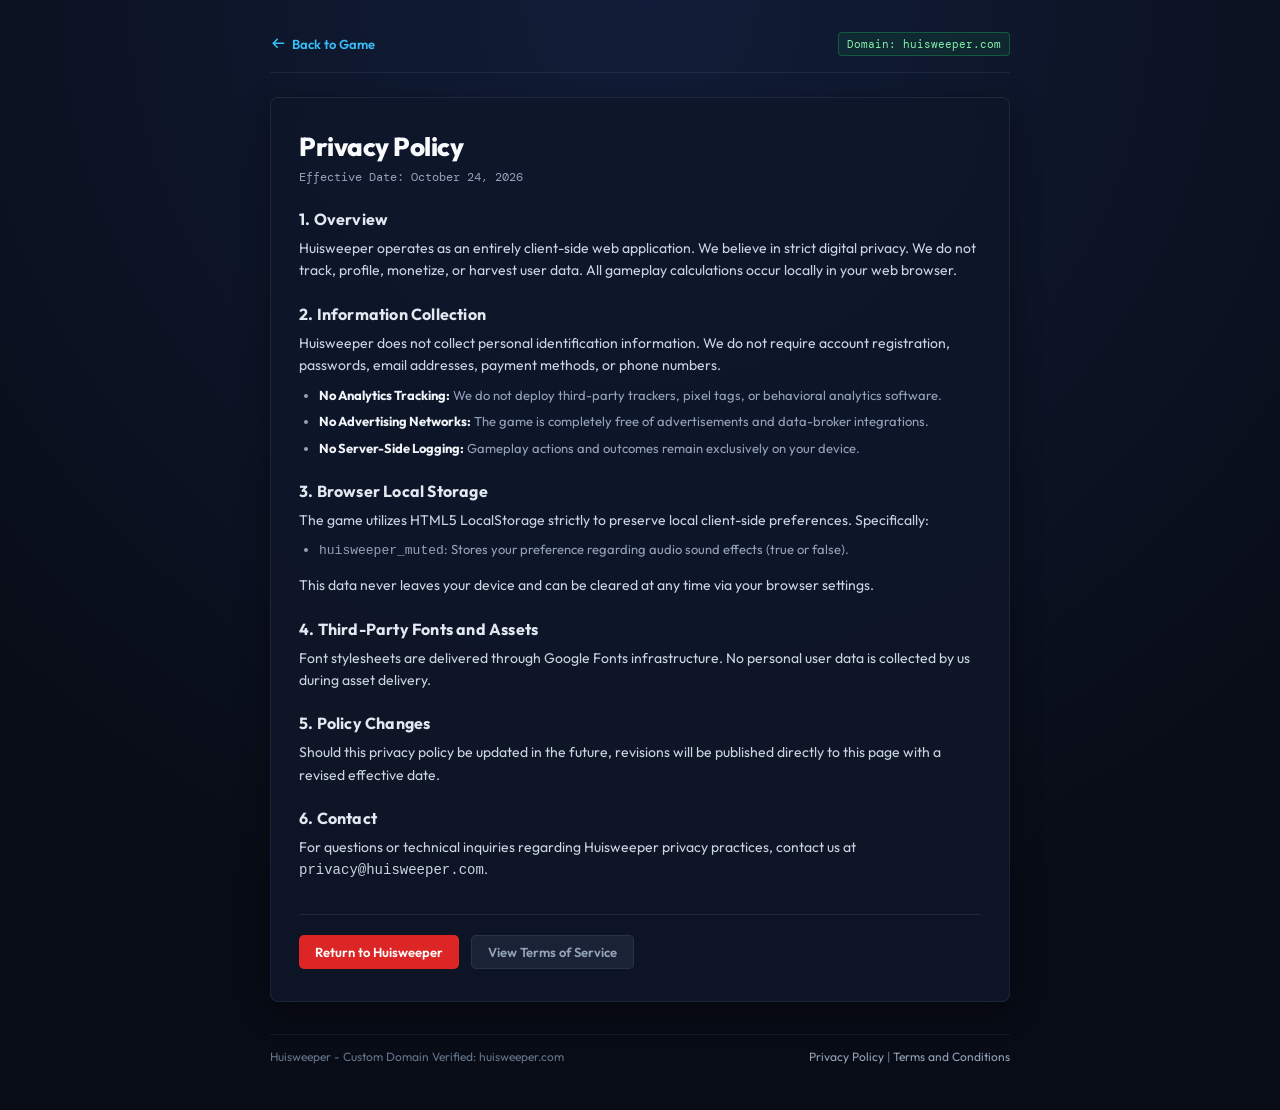
==== privacy.html @ 45b526b5 "feat: complete Huisweeper Minesweeper with Ghewar counts, Soan Papdi hazards, and launch readiness" ====
<!doctype html>
<html lang="en">
<head>
  <meta charset="utf-8">
  <meta name="viewport" content="width=device-width, initial-scale=1.0">
  <meta name="theme-color" content="#080c16">
  <meta name="description" content="Privacy Policy for Huisweeper. Clean, privacy-first logic puzzle game.">
  <title>Privacy Policy: Huisweeper</title>
  <link rel="icon" type="image/svg+xml" href="./favicon.svg">
  <link rel="preconnect" href="https://fonts.googleapis.com">
  <link rel="preconnect" href="https://fonts.gstatic.com" crossorigin>
  <link href="https://fonts.googleapis.com/css2?family=DM+Mono:ital,wght@0,400;0,500;1,400&family=Outfit:wght@400;500;600;700&display=swap" rel="stylesheet">
  <link rel="stylesheet" href="./style.css">
</head>
<body class="legal-page">

  <div class="app-wrap legal-wrap">
    
    <header class="legal-header">
      <a href="./index.html" class="legal-back-link">
        <svg class="nav-icon" viewBox="0 0 20 20" fill="currentColor" width="16" height="16" aria-hidden="true">
          <path fill-rule="evenodd" d="M9.707 14.707a1 1 0 01-1.414 0l-5-5a1 1 0 010-1.414l5-5a1 1 0 011.414 1.414L6.414 8H17a1 1 0 110 2H6.414l3.293 3.293a1 1 0 010 1.414z" clip-rule="evenodd"/>
        </svg>
        Back to Game
      </a>
      <span class="legal-domain-badge">Domain: huisweeper.com</span>
    </header>

    <main class="legal-content">
      <div class="legal-card">
        <h1 class="legal-title">Privacy Policy</h1>
        <p class="legal-effective">Effective Date: October 24, 2026</p>

        <section class="legal-section">
          <h2>1. Overview</h2>
          <p>
            Huisweeper operates as an entirely client-side web application. We believe in strict digital privacy. We do not track, profile, monetize, or harvest user data. All gameplay calculations occur locally in your web browser.
          </p>
        </section>

        <section class="legal-section">
          <h2>2. Information Collection</h2>
          <p>
            Huisweeper does not collect personal identification information. We do not require account registration, passwords, email addresses, payment methods, or phone numbers.
          </p>
          <ul class="legal-list">
            <li><strong>No Analytics Tracking:</strong> We do not deploy third-party trackers, pixel tags, or behavioral analytics software.</li>
            <li><strong>No Advertising Networks:</strong> The game is completely free of advertisements and data-broker integrations.</li>
            <li><strong>No Server-Side Logging:</strong> Gameplay actions and outcomes remain exclusively on your device.</li>
          </ul>
        </section>

        <section class="legal-section">
          <h2>3. Browser Local Storage</h2>
          <p>
            The game utilizes HTML5 LocalStorage strictly to preserve local client-side preferences. Specifically:
          </p>
          <ul class="legal-list">
            <li><code>huisweeper_muted</code>: Stores your preference regarding audio sound effects (true or false).</li>
          </ul>
          <p>
            This data never leaves your device and can be cleared at any time via your browser settings.
          </p>
        </section>

        <section class="legal-section">
          <h2>4. Third-Party Fonts and Assets</h2>
          <p>
            Font stylesheets are delivered through Google Fonts infrastructure. No personal user data is collected by us during asset delivery.
          </p>
        </section>

        <section class="legal-section">
          <h2>5. Policy Changes</h2>
          <p>
            Should this privacy policy be updated in the future, revisions will be published directly to this page with a revised effective date.
          </p>
        </section>

        <section class="legal-section">
          <h2>6. Contact</h2>
          <p>
            For questions or technical inquiries regarding Huisweeper privacy practices, contact us at <code>privacy@huisweeper.com</code>.
          </p>
        </section>

        <div class="legal-actions">
          <a href="./index.html" class="legal-btn">Return to Huisweeper</a>
          <a href="./terms.html" class="legal-btn secondary">View Terms of Service</a>
        </div>
      </div>
    </main>

    <footer class="app-footer">
      <span>Huisweeper - Custom Domain Verified: huisweeper.com</span>
      <span>
        <a href="./privacy.html" class="footer-link">Privacy Policy</a> | 
        <a href="./terms.html" class="footer-link">Terms and Conditions</a>
      </span>
    </footer>

  </div>

</body>
</html>
---- style.css ----
/* ==========================================================================
   HUISWEEPER - Modern Refined Design System
   Spider-Man Inspiration × Photorealistic Indian Sweets
   ========================================================================== */

:root {
  /* Restrained, Sophisticated Color Palette */
  --bg-deep: #080c16;
  --bg-navy: #0e172a;
  --bg-card: rgba(15, 23, 42, 0.85);
  --bg-card-border: rgba(148, 163, 184, 0.12);
  --bg-surface: #111c33;
  
  /* Spider-Man Accents (Restrained Crimson & Subtle Blues) */
  --spidey-red: #dc2626;
  --spidey-red-dark: #991b1b;
  --spidey-red-glow: rgba(220, 38, 38, 0.3);
  --spidey-blue: #0284c7;
  --spidey-cyan: #38bdf8;
  
  /* Typography & Neutral Palette */
  --text-white: #f8fafc;
  --text-muted: #94a3b8;
  --text-faint: #64748b;
  
  /* Tile Aesthetics */
  --tile-covered: #18253f;
  --tile-covered-hi: #203254;
  --tile-covered-border: rgba(148, 163, 184, 0.15);
  --tile-open: #0a101d;
  --tile-open-inner: rgba(255, 255, 255, 0.02);
  
  /* Typography */
  --font-body: 'Outfit', -apple-system, BlinkMacSystemFont, 'Segoe UI', Roboto, sans-serif;
  --font-mono: 'DM Mono', monospace;

  /* Sizing */
  --cell-size: 52px;
  --board-radius: 14px;
}

/* --------------------------------------------------------------------------
   Reset & Base Document
   -------------------------------------------------------------------------- */
* {
  box-sizing: border-box;
  margin: 0;
  padding: 0;
  -webkit-tap-highlight-color: transparent;
}

body {
  background-color: var(--bg-deep);
  background-image: 
    radial-gradient(circle at 50% 0%, #111d38 0%, #080c16 75%);
  color: var(--text-white);
  font-family: var(--font-body);
  min-height: 100vh;
  overflow-x: hidden;
  position: relative;
  display: flex;
  flex-direction: column;
  -webkit-font-smoothing: antialiased;
  -moz-osx-font-smoothing: grayscale;
}

/* --------------------------------------------------------------------------
   Spider-Man Eating Ghewar Ambient Backdrop
   -------------------------------------------------------------------------- */
.spiderman-eating-bg {
  position: fixed;
  inset: 0;
  width: 100vw;
  height: 100vh;
  pointer-events: none;
  z-index: 0;
  overflow: hidden;
}

.spiderman-bg-image {
  position: absolute;
  inset: 0;
  background-image: url('./assets/spiderman_eating_ghewar_bg.jpg');
  background-size: cover;
  background-position: center right;
  background-repeat: no-repeat;
  opacity: 0.58;
  filter: saturate(1.18) contrast(1.06);
  transform: scale(1.02);
  transition: opacity 0.4s ease;
}

.spiderman-bg-gradient {
  position: absolute;
  inset: 0;
  background: linear-gradient(
    90deg,
    rgba(8, 12, 22, 0.92) 0%,
    rgba(8, 12, 22, 0.74) 40%,
    rgba(8, 12, 22, 0.35) 75%,
    rgba(8, 12, 22, 0.65) 100%
  );
}

.spiderman-bg-vignette {
  position: absolute;
  inset: 0;
  background: 
    radial-gradient(circle at 75% 25%, transparent 22%, rgba(8, 12, 22, 0.82) 88%),
    linear-gradient(180deg, rgba(8, 12, 22, 0.65) 0%, transparent 20%, transparent 70%, rgba(8, 12, 22, 0.92) 100%);
}

/* --------------------------------------------------------------------------
   Subtle Corner Spiderweb Accents
   (Thin, elegant, low-opacity, no distracting drop-shadow glows)
   -------------------------------------------------------------------------- */
.corner-web {
  position: fixed;
  pointer-events: none;
  z-index: 1;
  opacity: 0.65;
  transition: opacity 0.3s ease;
}

.corner-web.top-left {
  top: 0;
  left: 0;
  width: 180px;
  height: 180px;
}

.corner-web.top-right {
  top: 0;
  right: 0;
  width: 180px;
  height: 180px;
  transform: scaleX(-1);
}

.corner-web svg {
  width: 100%;
  height: 100%;
}

/* --------------------------------------------------------------------------
   Layout Wrapper
   -------------------------------------------------------------------------- */
.app-wrap {
  position: relative;
  z-index: 10;
  max-width: 860px;
  margin: 0 auto;
  padding: 24px 20px 40px;
  width: 100%;
  display: flex;
  flex-direction: column;
  flex: 1;
}

/* --------------------------------------------------------------------------
   Compact, Modern Header
   -------------------------------------------------------------------------- */
.app-header {
  display: flex;
  align-items: center;
  justify-content: space-between;
  padding-bottom: 16px;
  margin-bottom: 20px;
  border-bottom: 1px solid var(--bg-card-border);
}

.brand-group {
  display: flex;
  align-items: center;
  gap: 12px;
}

.spidey-badge {
  width: 38px;
  height: 38px;
  border-radius: 10px;
  background: linear-gradient(135deg, var(--spidey-red) 0%, var(--spidey-red-dark) 100%);
  display: grid;
  place-items: center;
  border: 1px solid rgba(255, 255, 255, 0.2);
  box-shadow: 0 2px 8px rgba(220, 38, 38, 0.3);
}

.spidey-badge svg {
  width: 22px;
  height: 22px;
}

.brand-headings {
  display: flex;
  flex-direction: column;
}

.brand-title {
  font-size: 22px;
  font-weight: 800;
  letter-spacing: 1.5px;
  color: var(--text-white);
  line-height: 1.1;
}

.brand-tagline {
  font-size: 11px;
  font-weight: 500;
  color: var(--text-muted);
  letter-spacing: 0.8px;
  text-transform: uppercase;
}

.header-actions {
  display: flex;
  align-items: center;
  gap: 8px;
  flex-wrap: wrap;
}

.header-domain-badge {
  background: rgba(15, 23, 42, 0.85);
  border: 1px solid rgba(34, 197, 94, 0.35);
  color: #86efac;
  padding: 6px 11px;
  border-radius: 5px;
  font-size: 11px;
  font-weight: 600;
  font-family: var(--font-mono);
  display: inline-flex;
  align-items: center;
  gap: 6px;
  cursor: pointer;
  transition: all 0.2s ease;
  backdrop-filter: blur(8px);
}

.header-domain-badge:hover {
  background: rgba(34, 197, 94, 0.15);
  border-color: rgba(34, 197, 94, 0.6);
  color: #bbf7d0;
}

.domain-status-dot {
  width: 6px;
  height: 6px;
  background: #22c55e;
  border-radius: 50%;
  display: inline-block;
  box-shadow: 0 0 6px rgba(34, 197, 94, 0.7);
}

.header-btn {
  background: rgba(15, 23, 42, 0.85);
  border: 1px solid var(--bg-card-border);
  color: var(--text-muted);
  padding: 6px 12px;
  border-radius: 5px;
  font-size: 12px;
  font-weight: 600;
  font-family: var(--font-body);
  cursor: pointer;
  display: inline-flex;
  align-items: center;
  gap: 6px;
  transition: all 0.2s ease;
  backdrop-filter: blur(8px);
}

.header-btn:hover {
  color: var(--text-white);
  border-color: rgba(148, 163, 184, 0.35);
  background: rgba(30, 41, 59, 0.85);
}

.header-btn.active {
  color: #fca5a5;
  border-color: rgba(220, 38, 38, 0.4);
  background: rgba(220, 38, 38, 0.12);
}

.btn-svg-icon {
  display: inline-block;
  vertical-align: middle;
  flex-shrink: 0;
}

/* --------------------------------------------------------------------------
   Grounded Intro Card (Direct, factual, zero vague marketing fluff)
   -------------------------------------------------------------------------- */
.game-intro-card {
  width: 100%;
  max-width: 660px;
  margin: 0 auto 14px;
  background: rgba(15, 23, 42, 0.75);
  border: 1px solid var(--bg-card-border);
  border-radius: 6px;
  padding: 12px 16px;
  backdrop-filter: blur(10px);
}

.intro-heading {
  font-size: 14px;
  font-weight: 700;
  color: var(--text-white);
  letter-spacing: 0.3px;
  margin-bottom: 4px;
}

.intro-description {
  font-size: 12px;
  line-height: 1.5;
  color: var(--text-muted);
}

/* --------------------------------------------------------------------------
   Game Container & HUD Panel
   -------------------------------------------------------------------------- */
.game-container {
  width: 100%;
  display: flex;
  flex-direction: column;
  align-items: center;
}

.hud-panel {
  width: 100%;
  max-width: 660px;
  background: var(--bg-card);
  border: 1px solid var(--bg-card-border);
  border-radius: 14px;
  padding: 12px 16px;
  margin-bottom: 16px;
  backdrop-filter: blur(16px);
  box-shadow: 0 4px 20px rgba(0, 0, 0, 0.35);
  display: flex;
  flex-direction: column;
  gap: 12px;
}

/* Difficulty Selector Toolbar */
.toolbar-top {
  display: flex;
  align-items: center;
  justify-content: space-between;
  flex-wrap: wrap;
  gap: 10px;
}

.difficulty-group {
  display: inline-flex;
  background: rgba(10, 16, 30, 0.75);
  padding: 3px;
  border-radius: 9px;
  border: 1px solid rgba(255, 255, 255, 0.06);
}

.diff-btn {
  background: transparent;
  border: none;
  color: var(--text-muted);
  font-family: var(--font-body);
  font-size: 12px;
  font-weight: 600;
  padding: 6px 12px;
  border-radius: 7px;
  cursor: pointer;
  transition: all 0.15s ease;
  display: flex;
  align-items: center;
  gap: 5px;
}

.diff-btn:hover {
  color: var(--text-white);
}

.diff-btn.active {
  background: var(--spidey-red);
  color: #ffffff;
  box-shadow: 0 1px 4px rgba(220, 38, 38, 0.4);
}

.diff-btn .diff-tag {
  font-size: 10px;
  opacity: 0.75;
  font-family: var(--font-mono);
}

.hud-quick-tools {
  display: flex;
  align-items: center;
}

.mode-toggle-btn {
  background: rgba(10, 16, 30, 0.75);
  border: 1px solid rgba(255, 255, 255, 0.08);
  color: var(--text-muted);
  font-family: var(--font-body);
  font-size: 12px;
  font-weight: 600;
  padding: 6px 12px;
  border-radius: 8px;
  cursor: pointer;
  transition: all 0.15s ease;
}

.mode-toggle-btn:hover {
  color: var(--text-white);
  border-color: rgba(255, 255, 255, 0.2);
}

.mode-toggle-btn.flag-active {
  background: rgba(220, 38, 38, 0.18);
  border-color: var(--spidey-red);
  color: #fca5a5;
}

/* Stats Row: Mines, Spidey Reset, Timer */
.hud-stats-row {
  display: flex;
  align-items: center;
  justify-content: space-between;
  background: rgba(9, 14, 26, 0.85);
  border: 1px solid rgba(255, 255, 255, 0.06);
  border-radius: 10px;
  padding: 8px 16px;
}

.digital-counter {
  display: flex;
  align-items: center;
  gap: 8px;
}

.counter-icon {
  width: 24px;
  height: 24px;
  display: grid;
  place-items: center;
}

.counter-sweet-thumb {
  width: 22px;
  height: 22px;
  border-radius: 5px;
  object-fit: cover;
  box-shadow: 0 1px 3px rgba(0, 0, 0, 0.4);
  border: 1px solid rgba(255, 255, 255, 0.1);
}

.counter-icon.time-icon svg {
  width: 18px;
  height: 18px;
  fill: var(--spidey-cyan);
  opacity: 0.9;
}

.digital-digits {
  font-family: var(--font-mono);
  font-size: 20px;
  font-weight: 700;
  letter-spacing: 1px;
  background: #050811;
  padding: 4px 8px;
  border-radius: 6px;
  border: 1px solid rgba(255, 255, 255, 0.08);
  min-width: 54px;
  text-align: center;
  line-height: 1;
}

.digital-digits.hazard-digits {
  color: #f87171;
}

.digital-digits.time-digits {
  color: var(--spidey-cyan);
}

/* Spidey Reset Face Button */
.spidey-reset-wrap {
  display: flex;
  flex-direction: column;
  align-items: center;
}

.spidey-face-btn {
  width: 44px;
  height: 44px;
  border-radius: 50%;
  background: none;
  border: 0;
  cursor: pointer;
  display: grid;
  place-items: center;
  padding: 0;
  transition: transform 0.12s ease;
  position: relative;
}

.spidey-face-btn:hover {
  transform: scale(1.08);
}

.spidey-face-btn:active {
  transform: scale(0.94);
}

.spidey-face-btn svg {
  width: 44px;
  height: 44px;
  filter: drop-shadow(0 2px 5px rgba(0, 0, 0, 0.4));
}

.face-subtitle {
  font-size: 9px;
  font-weight: 600;
  color: var(--text-faint);
  letter-spacing: 0.5px;
  margin-top: 3px;
  text-transform: uppercase;
}

/* --------------------------------------------------------------------------
   Primary Board Shell & Grid
   -------------------------------------------------------------------------- */
.board-shell {
  background: rgba(17, 28, 51, 0.88);
  backdrop-filter: blur(10px);
  -webkit-backdrop-filter: blur(10px);
  border: 1px solid rgba(148, 163, 184, 0.16);
  border-radius: var(--board-radius);
  padding: 14px;
  box-shadow: 
    0 12px 32px rgba(0, 0, 0, 0.55),
    inset 0 1px 0 rgba(255, 255, 255, 0.05);
  overflow-x: auto;
  overflow-y: hidden;
  position: relative;
  transition: border-color 0.25s ease, box-shadow 0.25s ease;
  max-width: 100%;
  margin-bottom: 12px;
}

.board-shell.win {
  border-color: #22c55e;
  box-shadow: 0 0 20px rgba(34, 197, 94, 0.25);
}

.board-shell.lose {
  border-color: var(--spidey-red);
  box-shadow: 0 0 20px rgba(220, 38, 38, 0.3);
}

.board {
  display: grid;
  gap: 4px;
  width: max-content;
  margin: 0 auto;
  user-select: none;
  padding: 2px;
}

/* --------------------------------------------------------------------------
   Individual Tile / Cell
   -------------------------------------------------------------------------- */
.cell {
  width: var(--cell-size);
  height: var(--cell-size);
  border: 0;
  border-radius: 6px;
  background: linear-gradient(145deg, var(--tile-covered-hi) 0%, var(--tile-covered) 100%);
  box-shadow: 
    inset 1px 1px 0 rgba(255, 255, 255, 0.12),
    inset -1px -1px 0 rgba(0, 0, 0, 0.45),
    0 1px 2px rgba(0, 0, 0, 0.25);
  cursor: pointer;
  display: grid;
  place-items: center;
  position: relative;
  outline: none;
  transition: background 0.12s ease, transform 0.1s ease;
  overflow: hidden;
  padding: 0;
}

.cell:hover:not(.open):not(.flag) {
  background: linear-gradient(145deg, #283e68 0%, #1c2c4c 100%);
  transform: translateY(-1px);
}

.cell:active:not(.open) {
  transform: translateY(1px);
  box-shadow: inset 1px 1px 2px rgba(0, 0, 0, 0.6);
}

/* Revealed Open Cell */
.cell.open {
  background: var(--tile-open);
  box-shadow: inset 0 0 0 1px rgba(255, 255, 255, 0.05), inset 0 1px 3px rgba(0, 0, 0, 0.5);
  cursor: default;
  transform: none !important;
  animation: cell-reveal 0.15s ease-out;
}

@keyframes cell-reveal {
  0% { transform: scale(0.92); opacity: 0.7; }
  100% { transform: scale(1); opacity: 1; }
}

/* Blank Safe Cell */
.cell.open.blank-safe {
  background: rgba(10, 16, 29, 0.6);
}

/* Flagged Tile */
.cell.flag {
  background: linear-gradient(145deg, #1e293b 0%, #0f172a 100%);
}

.spider-flag-icon {
  width: 24px;
  height: 24px;
  filter: drop-shadow(0 1px 3px rgba(0, 0, 0, 0.5));
  animation: flag-pop 0.18s cubic-bezier(0.175, 0.885, 0.32, 1.275);
}

@keyframes flag-pop {
  0% { transform: scale(0.6); opacity: 0; }
  100% { transform: scale(1); opacity: 1; }
}

/* --------------------------------------------------------------------------
   PHOTOREALISTIC GHEWAR PIPS (Dice Pattern Count Indicators)
   No numerals on tiles; counts 1-8 are rendered as that many distinct sweets
   -------------------------------------------------------------------------- */
.ghewar-pips-container {
  width: 100%;
  height: 100%;
  position: relative;
  pointer-events: none;
  user-select: none;
}

.ghewar-pip {
  position: absolute;
  object-fit: contain;
  filter: drop-shadow(0 2px 4px rgba(0, 0, 0, 0.7));
  pointer-events: none;
  user-select: none;
  transform: translate(-50%, -50%) rotate(var(--pip-rot, 0deg));
  animation: ghewar-pip-pop 0.12s cubic-bezier(0.175, 0.885, 0.32, 1.275) both;
}

@keyframes ghewar-pip-pop {
  0% {
    transform: translate(-50%, -50%) rotate(var(--pip-rot, 0deg)) scale(0.35);
    opacity: 0;
  }
  100% {
    transform: translate(-50%, -50%) rotate(var(--pip-rot, 0deg)) scale(1);
    opacity: 1;
  }
}

@media (prefers-reduced-motion: reduce) {
  .ghewar-pip {
    animation: none !important;
  }
}

/* --------------------------------------------------------------------------
   PHOTOREALISTIC SOAN PAPDI HAZARDS
   (Flaky strata cube, delicate fibrous layers, restrained danger effect)
   -------------------------------------------------------------------------- */
.soan-container {
  width: 100%;
  height: 100%;
  position: relative;
  display: grid;
  place-items: center;
}

.soan-art-img {
  width: calc(100% - 4px);
  height: calc(100% - 4px);
  border-radius: 6px;
  object-fit: cover;
  box-shadow: 0 1.5px 4px rgba(0, 0, 0, 0.45);
  pointer-events: none;
  user-select: none;
}

/* Mine Hit (Detonated Hazard) */
.cell.mine-hit {
  background: #251014 !important;
  border: 1.5px solid var(--spidey-red) !important;
  box-shadow: 0 0 10px rgba(220, 38, 38, 0.4) !important;
  animation: hit-shake 0.35s ease-out;
}

@keyframes hit-shake {
  0%, 100% { transform: translateX(0); }
  25% { transform: translateX(-3px); }
  75% { transform: translateX(3px); }
}

.hazard-indicator {
  position: absolute;
  top: 2px;
  right: 3px;
  font-size: 11px;
  font-weight: 800;
  color: #ef4444;
  text-shadow: 0 1px 3px rgba(0, 0, 0, 0.8);
  pointer-events: none;
}

/* --------------------------------------------------------------------------
   Status Line & Meme Ticker
   -------------------------------------------------------------------------- */
.statusline {
  display: flex;
  align-items: center;
  justify-content: space-between;
  width: 100%;
  max-width: 660px;
  padding: 4px 2px;
  font-size: 13px;
  color: var(--text-muted);
}

.statusline strong {
  color: var(--text-white);
  font-weight: 600;
}

.board-dimensions-tag {
  font-family: var(--font-mono);
  background: rgba(15, 23, 42, 0.8);
  border: 1px solid var(--bg-card-border);
  padding: 2px 7px;
  border-radius: 5px;
  font-size: 11px;
  color: var(--text-faint);
}

.meme-ticker {
  margin: 12px auto 0;
  width: 100%;
  max-width: 660px;
  background: rgba(11, 18, 33, 0.6);
  border: 1px solid rgba(255, 255, 255, 0.05);
  border-radius: 8px;
  padding: 7px 14px;
  font-size: 12px;
  color: var(--text-muted);
  display: flex;
  align-items: center;
  justify-content: center;
  gap: 8px;
}

.ticker-icon {
  font-size: 14px;
  opacity: 0.8;
}

#quote-text {
  color: #cbd5e1;
  font-style: italic;
  transition: opacity 0.25s ease;
}

/* --------------------------------------------------------------------------
   Compact How-to-Play Strip
   -------------------------------------------------------------------------- */
.howto-card {
  margin-top: 18px;
  width: 100%;
  max-width: 660px;
  background: rgba(15, 23, 42, 0.65);
  border: 1px solid var(--bg-card-border);
  border-radius: 12px;
  padding: 12px 16px;
  display: flex;
  align-items: center;
  justify-content: space-between;
  flex-wrap: wrap;
  gap: 12px;
  font-size: 12px;
  color: var(--text-muted);
}

.howto-item {
  display: flex;
  align-items: center;
  gap: 8px;
}

.howto-thumb-wrap {
  width: 26px;
  height: 26px;
  border-radius: 6px;
  overflow: hidden;
  background: rgba(11, 18, 33, 0.8);
  display: grid;
  place-items: center;
  border: 1px solid rgba(255, 255, 255, 0.1);
  flex-shrink: 0;
}

.howto-sweet-thumb {
  width: 100%;
  height: 100%;
  object-fit: cover;
}

.flag-chip {
  background: rgba(220, 38, 38, 0.15);
  border-color: rgba(220, 38, 38, 0.3);
}

.flag-symbol {
  font-size: 12px;
}

.howto-item b {
  color: var(--text-white);
  font-weight: 600;
}

/* --------------------------------------------------------------------------
   Footer
   -------------------------------------------------------------------------- */
.app-footer {
  margin-top: 32px;
  display: flex;
  align-items: center;
  justify-content: space-between;
  border-top: 1px solid rgba(255, 255, 255, 0.06);
  padding-top: 14px;
  font-size: 12px;
  color: var(--text-faint);
  flex-wrap: wrap;
  gap: 10px;
}

.footer-domain-status {
  display: inline-flex;
  align-items: center;
  gap: 6px;
  color: #86efac;
  font-family: var(--font-mono);
  font-size: 11px;
}

.footer-domain-status strong {
  color: #bbf7d0;
}

.footer-links {
  display: flex;
  align-items: center;
  gap: 8px;
}

.footer-link {
  color: var(--text-muted);
  text-decoration: none;
  font-size: 12px;
  transition: color 0.15s ease;
}

.footer-link:hover {
  color: var(--text-white);
  text-decoration: underline;
}

.footer-sep {
  color: rgba(255, 255, 255, 0.2);
}

/* --------------------------------------------------------------------------
   Modals (Victory, Defeat, Lore)
   -------------------------------------------------------------------------- */
.modal-backdrop {
  position: fixed;
  inset: 0;
  background: rgba(4, 7, 15, 0.75);
  backdrop-filter: blur(10px);
  z-index: 100;
  display: grid;
  place-items: center;
  padding: 20px;
  opacity: 0;
  pointer-events: none;
  transition: opacity 0.2s ease;
}

.modal-backdrop.open {
  opacity: 1;
  pointer-events: auto;
}

.modal-box {
  background: #0f172a;
  border: 1px solid rgba(148, 163, 184, 0.18);
  border-radius: 16px;
  padding: 28px 24px;
  width: 100%;
  max-width: 420px;
  text-align: center;
  box-shadow: 0 16px 40px rgba(0, 0, 0, 0.6);
  position: relative;
  transform: translateY(12px) scale(0.97);
  transition: transform 0.2s cubic-bezier(0.16, 1, 0.3, 1);
}

.modal-backdrop.open .modal-box {
  transform: translateY(0) scale(1);
}

.modal-sweet-hero-wrap {
  width: 80px;
  height: 80px;
  margin: 0 auto 16px;
  border-radius: 50%;
  overflow: hidden;
  box-shadow: 0 4px 16px rgba(0, 0, 0, 0.5);
  border: 2px solid rgba(255, 255, 255, 0.15);
}

.modal-sweet-hero-wrap.hazard-hero {
  border-radius: 12px;
  border-color: rgba(220, 38, 38, 0.4);
}

.modal-sweet-hero {
  width: 100%;
  height: 100%;
  object-fit: cover;
  display: block;
}

.modal-title {
  font-size: 22px;
  font-weight: 800;
  letter-spacing: 1px;
  margin-bottom: 8px;
  color: var(--text-white);
}

.victory-theme .modal-title {
  color: #facc15;
}

.defeat-theme .modal-title {
  color: #f87171;
}

.modal-desc {
  font-size: 13px;
  line-height: 1.5;
  color: var(--text-muted);
  margin-bottom: 20px;
}

.modal-stats-grid {
  display: grid;
  grid-template-columns: repeat(3, 1fr);
  gap: 8px;
  margin-bottom: 22px;
}

.modal-stat-card {
  background: rgba(11, 18, 33, 0.8);
  border: 1px solid rgba(255, 255, 255, 0.06);
  border-radius: 8px;
  padding: 10px 6px;
  display: flex;
  flex-direction: column;
  gap: 3px;
}

.modal-stat-label {
  font-size: 10px;
  font-weight: 600;
  color: var(--text-faint);
  text-transform: uppercase;
}

.modal-stat-val {
  font-family: var(--font-mono);
  font-size: 18px;
  font-weight: 700;
  color: var(--text-white);
}

.modal-cta-btn {
  width: 100%;
  background: var(--spidey-red);
  color: #ffffff;
  border: none;
  border-radius: 10px;
  padding: 12px 18px;
  font-size: 14px;
  font-weight: 700;
  font-family: var(--font-body);
  cursor: pointer;
  transition: background 0.15s ease, transform 0.1s ease;
  box-shadow: 0 2px 8px rgba(220, 38, 38, 0.35);
}

.modal-cta-btn:hover {
  background: #b91c1c;
  transform: translateY(-1px);
}

.modal-cta-btn:active {
  transform: translateY(1px);
}

.modal-close-corner {
  position: absolute;
  top: 14px;
  right: 14px;
  background: transparent;
  border: none;
  color: var(--text-faint);
  font-size: 18px;
  cursor: pointer;
  padding: 4px;
  line-height: 1;
}

.modal-close-corner:hover {
  color: var(--text-white);
}

/* Lore Grid Inside Lore Modal */
.lore-grid {
  display: flex;
  flex-direction: column;
  gap: 12px;
  text-align: left;
  margin-bottom: 22px;
}

.lore-item {
  background: rgba(11, 18, 33, 0.6);
  border: 1px solid rgba(255, 255, 255, 0.05);
  border-radius: 8px;
  padding: 10px 12px;
}

.lore-item-header {
  display: flex;
  align-items: center;
  gap: 8px;
  font-weight: 700;
  font-size: 13px;
  color: var(--text-white);
  margin-bottom: 4px;
}

.lore-item-thumb {
  width: 20px;
  height: 20px;
  border-radius: 5px;
  object-fit: cover;
}

.lore-chip-flag {
  font-size: 13px;
}

.lore-item-desc {
  font-size: 12px;
  line-height: 1.45;
  color: var(--text-muted);
}

/* --------------------------------------------------------------------------
   Domain Config Modal
   -------------------------------------------------------------------------- */
.domain-config-table {
  background: rgba(11, 18, 33, 0.7);
  border: 1px solid rgba(255, 255, 255, 0.06);
  border-radius: 6px;
  padding: 12px 14px;
  margin-bottom: 20px;
  display: flex;
  flex-direction: column;
  gap: 10px;
  text-align: left;
}

.domain-config-row {
  display: flex;
  justify-content: space-between;
  align-items: center;
  padding-bottom: 6px;
  border-bottom: 1px solid rgba(255, 255, 255, 0.04);
  font-size: 12px;
}

.domain-config-row:last-child {
  border-bottom: none;
  padding-bottom: 0;
}

.config-label {
  color: var(--text-muted);
  font-weight: 500;
}

.config-value {
  font-family: var(--font-mono);
  color: var(--text-white);
  font-weight: 600;
}

.config-value.highlight {
  color: #38bdf8;
}

.config-value.text-green {
  color: #4ade80;
}

/* --------------------------------------------------------------------------
   Legal & Static Pages (Privacy Policy, Terms of Service)
   -------------------------------------------------------------------------- */
.legal-page {
  background-color: var(--bg-deep);
  color: var(--text-white);
  min-height: 100vh;
}

.legal-wrap {
  max-width: 780px;
  margin: 0 auto;
  padding: 32px 20px 48px;
}

.legal-header {
  display: flex;
  align-items: center;
  justify-content: space-between;
  margin-bottom: 24px;
  padding-bottom: 16px;
  border-bottom: 1px solid var(--bg-card-border);
}

.legal-back-link {
  color: var(--spidey-cyan);
  text-decoration: none;
  font-weight: 600;
  font-size: 13px;
  display: inline-flex;
  align-items: center;
  gap: 6px;
  transition: color 0.15s ease;
}

.legal-back-link:hover {
  color: #ffffff;
}

.legal-domain-badge {
  font-family: var(--font-mono);
  font-size: 11px;
  color: #86efac;
  background: rgba(34, 197, 94, 0.1);
  border: 1px solid rgba(34, 197, 94, 0.3);
  padding: 4px 8px;
  border-radius: 4px;
}

.legal-card {
  background: var(--bg-card);
  border: 1px solid var(--bg-card-border);
  border-radius: 8px;
  padding: 32px 28px;
  backdrop-filter: blur(12px);
  box-shadow: 0 10px 30px rgba(0, 0, 0, 0.4);
}

.legal-title {
  font-size: 26px;
  font-weight: 800;
  color: var(--text-white);
  margin-bottom: 6px;
  letter-spacing: -0.5px;
}

.legal-effective {
  font-size: 12px;
  color: var(--text-muted);
  margin-bottom: 24px;
  font-family: var(--font-mono);
}

.legal-section {
  margin-bottom: 22px;
}

.legal-section h2 {
  font-size: 16px;
  font-weight: 700;
  color: #e2e8f0;
  margin-bottom: 8px;
  letter-spacing: 0.2px;
}

.legal-section p {
  font-size: 14px;
  line-height: 1.6;
  color: #cbd5e1;
  margin-bottom: 8px;
}

.legal-list {
  padding-left: 20px;
  margin-bottom: 12px;
}

.legal-list li {
  font-size: 13px;
  line-height: 1.6;
  color: #94a3b8;
  margin-bottom: 6px;
}

.legal-list strong {
  color: #f1f5f9;
}

.legal-actions {
  display: flex;
  gap: 12px;
  margin-top: 32px;
  padding-top: 20px;
  border-top: 1px solid var(--bg-card-border);
  flex-wrap: wrap;
}

.legal-btn {
  background: var(--spidey-red);
  color: #ffffff;
  padding: 8px 16px;
  border-radius: 5px;
  font-size: 13px;
  font-weight: 600;
  text-decoration: none;
  display: inline-flex;
  align-items: center;
  transition: background 0.15s ease;
}

.legal-btn:hover {
  background: #b91c1c;
}

.legal-btn.secondary {
  background: rgba(30, 41, 59, 0.8);
  border: 1px solid var(--bg-card-border);
  color: var(--text-muted);
}

.legal-btn.secondary:hover {
  color: var(--text-white);
  background: rgba(51, 65, 85, 0.8);
}

/* --------------------------------------------------------------------------
   Responsive Layouts for Mobile & Small Screens
   -------------------------------------------------------------------------- */
@media (max-width: 640px) {
  :root {
    --cell-size: 40px;
  }

  .app-wrap {
    padding: 16px 12px 28px;
  }

  .brand-title {
    font-size: 19px;
  }

  .toolbar-top {
    flex-direction: column;
    align-items: stretch;
  }

  .difficulty-group {
    justify-content: center;
  }

  .mode-toggle-btn {
    width: 100%;
    justify-content: center;
  }

  .hud-stats-row {
    padding: 6px 10px;
  }

  .digital-digits {
    font-size: 18px;
    min-width: 48px;
  }

  .howto-card {
    flex-direction: column;
    align-items: flex-start;
  }

  .app-footer {
    flex-direction: column;
    gap: 6px;
    text-align: center;
  }

  .spiderman-bg-image {
    background-position: 72% center;
    opacity: 0.44;
  }

  .spiderman-bg-gradient {
    background: linear-gradient(
      180deg,
      rgba(8, 12, 22, 0.88) 0%,
      rgba(8, 12, 22, 0.55) 45%,
      rgba(8, 12, 22, 0.80) 100%
    );
  }
}
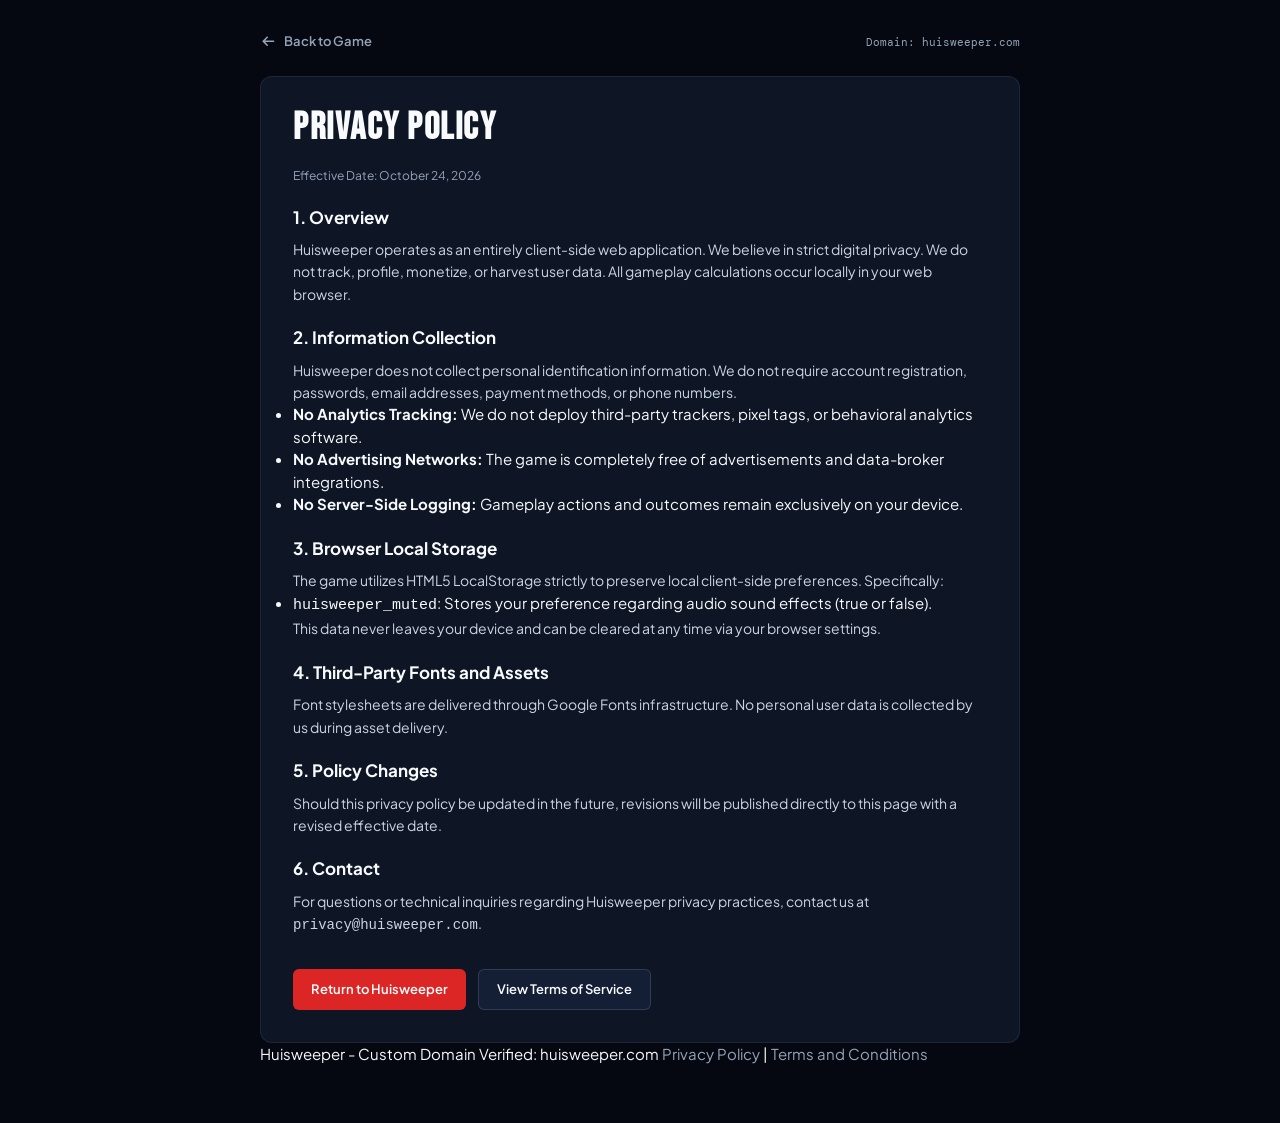
==== commit c1398453: "feat: redesign UI with bespoke start screen, sweet-shop tray board, and clean matte aesthetic" ====
--- a/privacy.html
+++ b/privacy.html
@@ -9,7 +9,7 @@
   <link rel="icon" type="image/svg+xml" href="./favicon.svg">
   <link rel="preconnect" href="https://fonts.googleapis.com">
   <link rel="preconnect" href="https://fonts.gstatic.com" crossorigin>
-  <link href="https://fonts.googleapis.com/css2?family=DM+Mono:ital,wght@0,400;0,500;1,400&family=Outfit:wght@400;500;600;700&display=swap" rel="stylesheet">
+  <link href="https://fonts.googleapis.com/css2?family=Bebas+Neue&family=DM+Mono:ital,wght@0,400;0,500;1,400&family=Plus+Jakarta+Sans:wght@400;500;600;700&display=swap" rel="stylesheet">
   <link rel="stylesheet" href="./style.css">
 </head>
 <body class="legal-page">
--- a/style.css
+++ b/style.css
@@ -1,71 +1,83 @@
 /* ==========================================================================
-   HUISWEEPER - Modern Refined Design System
-   Spider-Man Inspiration × Photorealistic Indian Sweets
+   HUISWEEPER — Refined Design System
+   Spider-Man Theme × Photorealistic Indian Sweets (Ghewar & Soan Papdi)
    ========================================================================== */
 
 :root {
-  /* Restrained, Sophisticated Color Palette */
-  --bg-deep: #080c16;
-  --bg-navy: #0e172a;
-  --bg-card: rgba(15, 23, 42, 0.85);
-  --bg-card-border: rgba(148, 163, 184, 0.12);
-  --bg-surface: #111c33;
-  
-  /* Spider-Man Accents (Restrained Crimson & Subtle Blues) */
+  /* Restrained Midnight Navy Palette */
+  --bg-deep: #050811;
+  --bg-midnight: #080d1a;
+  --bg-surface: #0e1626;
+  --bg-surface-elevated: #141f36;
+  --bg-surface-glass: rgba(14, 22, 38, 0.88);
+
+  /* Borders & Dividers */
+  --border-subtle: rgba(148, 163, 184, 0.12);
+  --border-medium: rgba(148, 163, 184, 0.22);
+  --border-highlight: rgba(255, 255, 255, 0.15);
+
+  /* Spider-Man Crimson Red Accents (Used Sparingly & Deliberately as Solid Accents) */
   --spidey-red: #dc2626;
-  --spidey-red-dark: #991b1b;
-  --spidey-red-glow: rgba(220, 38, 38, 0.3);
-  --spidey-blue: #0284c7;
-  --spidey-cyan: #38bdf8;
-  
-  /* Typography & Neutral Palette */
-  --text-white: #f8fafc;
+  --spidey-red-dark: #b91c1c;
+  --spidey-red-faint: rgba(220, 38, 38, 0.08);
+
+  /* Web Blue / Steel Accents */
+  --web-blue: #38bdf8;
+  --web-blue-dim: rgba(56, 189, 248, 0.12);
+  --steel-slate: #64748b;
+
+  /* Saffron / Golden Ghewar Accent */
+  --ghewar-gold: #f59e0b;
+
+  /* Typography Colors */
+  --text-pure: #f8fafc;
+  --text-secondary: #cbd5e1;
   --text-muted: #94a3b8;
   --text-faint: #64748b;
-  
-  /* Tile Aesthetics */
-  --tile-covered: #18253f;
-  --tile-covered-hi: #203254;
-  --tile-covered-border: rgba(148, 163, 184, 0.15);
-  --tile-open: #0a101d;
-  --tile-open-inner: rgba(255, 255, 255, 0.02);
-  
-  /* Typography */
-  --font-body: 'Outfit', -apple-system, BlinkMacSystemFont, 'Segoe UI', Roboto, sans-serif;
+
+  /* Sweet Tray & Tile Physical Tokens */
+  --tray-rim: #1e293b;
+  --tray-bg: #090e1c;
+  --tile-covered: #162035;
+  --tile-covered-bevel: rgba(255, 255, 255, 0.12);
+  --tile-covered-shadow: #070c17;
+  --tile-open-bg: #0a101f;
+  --tile-open-inset: rgba(0, 0, 0, 0.65);
+
+  /* Fonts */
+  --font-display: 'Bebas Neue', Impact, 'Arial Black', sans-serif;
+  --font-body: 'Plus Jakarta Sans', -apple-system, BlinkMacSystemFont, 'Segoe UI', Roboto, sans-serif;
   --font-mono: 'DM Mono', monospace;
 
-  /* Sizing */
-  --cell-size: 52px;
-  --board-radius: 14px;
+  /* Tile Sizing */
+  --cell-size: 50px;
+  --tray-radius: 12px;
 }
 
 /* --------------------------------------------------------------------------
    Reset & Base Document
    -------------------------------------------------------------------------- */
-* {
+*, *::before, *::after {
   box-sizing: border-box;
   margin: 0;
   padding: 0;
   -webkit-tap-highlight-color: transparent;
 }
 
-body {
+html, body {
+  min-height: 100vh;
   background-color: var(--bg-deep);
-  background-image: 
-    radial-gradient(circle at 50% 0%, #111d38 0%, #080c16 75%);
-  color: var(--text-white);
+  color: var(--text-pure);
   font-family: var(--font-body);
-  min-height: 100vh;
+  font-size: 15px;
+  line-height: 1.5;
   overflow-x: hidden;
-  position: relative;
-  display: flex;
-  flex-direction: column;
   -webkit-font-smoothing: antialiased;
   -moz-osx-font-smoothing: grayscale;
 }
 
 /* --------------------------------------------------------------------------
-   Spider-Man Eating Ghewar Ambient Backdrop
+   Subtle Ambient Backdrop & Corner Web Accents
    -------------------------------------------------------------------------- */
 .spiderman-eating-bg {
   position: fixed;
@@ -84,56 +96,46 @@
   background-size: cover;
   background-position: center right;
   background-repeat: no-repeat;
-  opacity: 0.58;
-  filter: saturate(1.18) contrast(1.06);
+  opacity: 0.14;
+  filter: saturate(1.1) contrast(1.1) brightness(0.65);
   transform: scale(1.02);
-  transition: opacity 0.4s ease;
 }
 
 .spiderman-bg-gradient {
   position: absolute;
   inset: 0;
-  background: linear-gradient(
-    90deg,
-    rgba(8, 12, 22, 0.92) 0%,
-    rgba(8, 12, 22, 0.74) 40%,
-    rgba(8, 12, 22, 0.35) 75%,
-    rgba(8, 12, 22, 0.65) 100%
-  );
+  background: 
+    radial-gradient(ellipse at 50% 0%, rgba(14, 22, 38, 0.94) 0%, rgba(5, 8, 17, 0.98) 75%),
+    linear-gradient(180deg, rgba(5, 8, 17, 0.8) 0%, rgba(5, 8, 17, 0.95) 100%);
 }
 
 .spiderman-bg-vignette {
   position: absolute;
   inset: 0;
-  background: 
-    radial-gradient(circle at 75% 25%, transparent 22%, rgba(8, 12, 22, 0.82) 88%),
-    linear-gradient(180deg, rgba(8, 12, 22, 0.65) 0%, transparent 20%, transparent 70%, rgba(8, 12, 22, 0.92) 100%);
-}
-
-/* --------------------------------------------------------------------------
-   Subtle Corner Spiderweb Accents
-   (Thin, elegant, low-opacity, no distracting drop-shadow glows)
-   -------------------------------------------------------------------------- */
+  background: radial-gradient(circle at 50% 50%, transparent 40%, rgba(5, 8, 17, 0.85) 100%);
+}
+
+/* Subtle Corner Framing Webs */
 .corner-web {
   position: fixed;
   pointer-events: none;
   z-index: 1;
-  opacity: 0.65;
+  opacity: 0.55;
   transition: opacity 0.3s ease;
 }
 
 .corner-web.top-left {
   top: 0;
   left: 0;
-  width: 180px;
-  height: 180px;
+  width: 160px;
+  height: 160px;
 }
 
 .corner-web.top-right {
   top: 0;
   right: 0;
-  width: 180px;
-  height: 180px;
+  width: 160px;
+  height: 160px;
   transform: scaleX(-1);
 }
 
@@ -143,1007 +145,1482 @@
 }
 
 /* --------------------------------------------------------------------------
-   Layout Wrapper
+   PART 1: FULL-SCREEN START SCREEN
+   -------------------------------------------------------------------------- */
+.start-screen {
+  position: fixed;
+  inset: 0;
+  z-index: 999;
+  width: 100vw;
+  height: 100vh;
+  background-color: var(--bg-deep);
+  background-image: linear-gradient(180deg, #070b14 0%, #050811 100%);
+  display: flex;
+  align-items: center;
+  justify-content: center;
+  padding: 32px 24px;
+  overflow-y: auto;
+  opacity: 1;
+  visibility: visible;
+  transition: opacity 0.3s cubic-bezier(0.16, 1, 0.3, 1), visibility 0.3s ease;
+}
+
+.start-screen.hidden {
+  opacity: 0;
+  visibility: hidden;
+  pointer-events: none;
+}
+
+/* Start screen corner web accents */
+.start-web-accent {
+  position: absolute;
+  pointer-events: none;
+  z-index: 1;
+  width: 160px;
+  height: 160px;
+  opacity: 0.7;
+}
+
+.start-web-accent.bottom-left {
+  bottom: 0;
+  left: 0;
+}
+
+.start-web-accent.bottom-right {
+  bottom: 0;
+  right: 0;
+}
+
+/* Asymmetric Stage */
+.start-stage {
+  position: relative;
+  z-index: 10;
+  max-width: 1100px;
+  width: 100%;
+  display: grid;
+  grid-template-columns: 1.15fr 0.85fr;
+  align-items: center;
+  gap: 48px;
+  margin: auto;
+}
+
+/* Left Column: Typography & Controls */
+.start-info-col {
+  display: flex;
+  flex-direction: column;
+  gap: 16px;
+  text-align: left;
+}
+
+.start-badge-row {
+  display: flex;
+  align-items: center;
+  gap: 10px;
+  flex-wrap: wrap;
+}
+
+.start-spidey-chip {
+  display: inline-flex;
+  align-items: center;
+  gap: 6px;
+  background: #111a2e;
+  border: 1px solid rgba(220, 38, 38, 0.4);
+  color: #f87171;
+  font-size: 11px;
+  font-weight: 700;
+  letter-spacing: 1.2px;
+  padding: 4px 10px;
+  border-radius: 4px;
+  text-transform: uppercase;
+}
+
+.start-edition-chip {
+  color: var(--text-muted);
+  font-size: 11px;
+  font-weight: 600;
+  letter-spacing: 1px;
+  text-transform: uppercase;
+}
+
+.start-wordmark {
+  font-family: var(--font-display);
+  font-size: clamp(52px, 8vw, 84px);
+  line-height: 0.92;
+  letter-spacing: 2.5px;
+  color: var(--text-pure);
+  text-transform: uppercase;
+  position: relative;
+  text-shadow: 0 2px 10px rgba(0, 0, 0, 0.6);
+}
+
+.start-tagline {
+  font-size: clamp(17px, 2.2vw, 21px);
+  font-weight: 600;
+  color: #f1f5f9;
+  letter-spacing: 0.3px;
+  font-style: italic;
+  margin-top: -4px;
+}
+
+.start-desc {
+  font-size: 14px;
+  line-height: 1.6;
+  color: var(--text-secondary);
+  max-width: 520px;
+}
+
+/* Difficulty Selector on Start Screen */
+.start-section-box {
+  margin-top: 8px;
+  display: flex;
+  flex-direction: column;
+  gap: 8px;
+}
+
+.start-section-label {
+  font-size: 11px;
+  font-weight: 700;
+  letter-spacing: 1.5px;
+  color: var(--text-muted);
+  text-transform: uppercase;
+}
+
+.start-diff-selector {
+  display: grid;
+  grid-template-columns: repeat(3, 1fr);
+  gap: 10px;
+  max-width: 520px;
+}
+
+.start-diff-btn {
+  background: var(--bg-surface);
+  border: 1px solid var(--border-subtle);
+  border-radius: 8px;
+  padding: 12px 10px;
+  display: flex;
+  flex-direction: column;
+  align-items: flex-start;
+  gap: 3px;
+  cursor: pointer;
+  text-align: left;
+  position: relative;
+  transition: all 0.2s cubic-bezier(0.16, 1, 0.3, 1);
+  color: var(--text-pure);
+}
+
+.start-diff-btn:hover {
+  background: var(--bg-surface-elevated);
+  border-color: var(--border-medium);
+  transform: translateY(-1px);
+}
+
+.start-diff-btn.active {
+  background: #141c2e;
+  border-color: #dc2626;
+  box-shadow: 0 1px 3px rgba(0, 0, 0, 0.4);
+}
+
+.start-diff-btn.active::after {
+  content: '';
+  position: absolute;
+  top: 9px;
+  right: 9px;
+  width: 6px;
+  height: 6px;
+  background: #dc2626;
+  border-radius: 50%;
+}
+
+.diff-title {
+  font-family: var(--font-display);
+  font-size: 20px;
+  letter-spacing: 0.8px;
+  line-height: 1;
+}
+
+.start-diff-btn.active .diff-title {
+  color: #ffffff;
+}
+
+.diff-specs {
+  font-size: 11px;
+  color: var(--text-muted);
+  font-family: var(--font-mono);
+}
+
+.diff-tag {
+  font-size: 10px;
+  font-weight: 600;
+  color: var(--text-faint);
+  letter-spacing: 0.3px;
+  margin-top: 2px;
+}
+
+.start-diff-btn.active .diff-tag {
+  color: #ef4444;
+}
+
+/* Action Buttons & Sound Toggle */
+.start-actions-row {
+  display: flex;
+  align-items: center;
+  gap: 12px;
+  margin-top: 12px;
+  flex-wrap: wrap;
+}
+
+.btn-primary-start {
+  background: #dc2626;
+  color: #ffffff;
+  border: none;
+  border-radius: 8px;
+  padding: 14px 28px;
+  font-family: var(--font-display);
+  font-size: 22px;
+  letter-spacing: 1.2px;
+  display: inline-flex;
+  align-items: center;
+  gap: 10px;
+  cursor: pointer;
+  box-shadow: 0 2px 4px rgba(0, 0, 0, 0.4), inset 0 1px 0 rgba(255, 255, 255, 0.15);
+  transition: all 0.15s ease;
+  text-transform: uppercase;
+}
+
+.btn-primary-start:hover {
+  background: #b91c1c;
+  transform: translateY(-1px);
+  box-shadow: 0 3px 6px rgba(0, 0, 0, 0.45);
+}
+
+.btn-primary-start:active {
+  background: #991b1b;
+  transform: translateY(0);
+}
+
+.btn-secondary-start {
+  background: var(--bg-surface);
+  border: 1px solid var(--border-medium);
+  color: var(--text-pure);
+  border-radius: 8px;
+  padding: 14px 20px;
+  font-size: 14px;
+  font-weight: 600;
+  display: inline-flex;
+  align-items: center;
+  gap: 8px;
+  cursor: pointer;
+  transition: all 0.2s ease;
+}
+
+.btn-secondary-start:hover {
+  background: var(--bg-surface-elevated);
+  border-color: rgba(255, 255, 255, 0.3);
+  transform: translateY(-1px);
+}
+
+.btn-icon-start {
+  background: var(--bg-surface);
+  border: 1px solid var(--border-subtle);
+  color: var(--text-muted);
+  border-radius: 8px;
+  padding: 12px 14px;
+  font-size: 12px;
+  font-weight: 600;
+  display: inline-flex;
+  align-items: center;
+  gap: 6px;
+  cursor: pointer;
+  transition: all 0.2s ease;
+}
+
+.btn-icon-start:hover {
+  background: var(--bg-surface-elevated);
+  color: var(--text-pure);
+}
+
+.btn-icon-start.sound-on {
+  border-color: rgba(56, 189, 248, 0.35);
+  color: #38bdf8;
+  background: rgba(56, 189, 248, 0.1);
+}
+
+.start-skip-hint {
+  font-size: 11px;
+  color: var(--text-faint);
+  letter-spacing: 0.5px;
+  margin-top: 4px;
+}
+
+/* Right Column: Visual Photographic Hero Composition */
+.start-visual-col {
+  display: flex;
+  justify-content: center;
+  align-items: center;
+  position: relative;
+}
+
+.hero-composition {
+  position: relative;
+  width: 360px;
+  height: 400px;
+}
+
+.hero-art-layer {
+  position: absolute;
+  transition: transform 0.5s cubic-bezier(0.16, 1, 0.3, 1);
+}
+
+/* Depth-of-Field blurred background sweet */
+.hero-art-layer.dof-back {
+  top: 10px;
+  left: -20px;
+  width: 140px;
+  height: 140px;
+  filter: blur(3.5px) brightness(0.6);
+  opacity: 0.45;
+  transform: rotate(-12deg);
+}
+
+.hero-art-img-dof {
+  width: 100%;
+  height: 100%;
+  object-fit: contain;
+}
+
+/* Main Hero: Rajasthani Ghewar Plate */
+.hero-art-layer.hero-ghewar-plate {
+  top: 40px;
+  right: 10px;
+  width: 250px;
+  transform: rotate(4deg);
+  z-index: 3;
+}
+
+.hero-plate-rim {
+  width: 250px;
+  height: 250px;
+  border-radius: 50%;
+  overflow: hidden;
+  box-shadow: 0 16px 36px rgba(0, 0, 0, 0.75);
+  border: 2px solid rgba(255, 255, 255, 0.15);
+}
+
+.hero-art-photo {
+  width: 100%;
+  height: 100%;
+  object-fit: cover;
+  display: block;
+}
+
+/* Counter-Hero: Soan Papdi Danger Box */
+.hero-art-layer.hero-soan-box {
+  bottom: 10px;
+  left: 10px;
+  width: 170px;
+  transform: rotate(-6deg);
+  z-index: 4;
+}
+
+.hero-box-rim {
+  width: 170px;
+  height: 170px;
+  border-radius: 12px;
+  overflow: hidden;
+  position: relative;
+  box-shadow: 0 14px 30px rgba(0, 0, 0, 0.8);
+  border: 1px solid rgba(255, 255, 255, 0.15);
+}
+
+.soan-danger-badge {
+  position: absolute;
+  top: 8px;
+  right: 8px;
+  background: var(--spidey-red);
+  color: #ffffff;
+  font-size: 10px;
+  font-weight: 800;
+  letter-spacing: 0.8px;
+  padding: 3px 6px;
+  border-radius: 4px;
+}
+
+/* Photographic Labels */
+.hero-label-tag {
+  margin-top: 8px;
+  background: rgba(8, 13, 26, 0.9);
+  border: 1px solid var(--border-medium);
+  padding: 4px 10px;
+  border-radius: 4px;
+  font-size: 9.5px;
+  font-weight: 700;
+  letter-spacing: 0.8px;
+  display: inline-flex;
+  align-items: center;
+  gap: 5px;
+  backdrop-filter: blur(6px);
+}
+
+.tag-dot {
+  width: 6px;
+  height: 6px;
+  border-radius: 50%;
+}
+
+.tag-dot.safe {
+  background: #f59e0b;
+}
+
+.tag-dot.danger {
+  background: #dc2626;
+}
+
+/* Web thread linking hero sweets */
+.hero-web-thread {
+  position: absolute;
+  inset: 0;
+  width: 100%;
+  height: 100%;
+  pointer-events: none;
+  z-index: 2;
+}
+
+/* --------------------------------------------------------------------------
+   Entrance Animation Sequence (Tasteful & Skippable)
+   -------------------------------------------------------------------------- */
+@keyframes startWordmarkIn {
+  from {
+    opacity: 0;
+    transform: translateY(-16px);
+  }
+  to {
+    opacity: 1;
+    transform: translateY(0);
+  }
+}
+
+@keyframes startSweetsIn {
+  from {
+    opacity: 0;
+    transform: scale(0.92) translateY(20px);
+  }
+  to {
+    opacity: 1;
+    transform: scale(1) translateY(0);
+  }
+}
+
+@keyframes startControlsIn {
+  from {
+    opacity: 0;
+    transform: translateY(12px);
+  }
+  to {
+    opacity: 1;
+    transform: translateY(0);
+  }
+}
+
+.start-screen:not(.anim-skip) .start-badge-row,
+.start-screen:not(.anim-skip) .start-wordmark,
+.start-screen:not(.anim-skip) .start-tagline {
+  animation: startWordmarkIn 0.5s cubic-bezier(0.16, 1, 0.3, 1) both;
+}
+
+.start-screen:not(.anim-skip) .start-desc,
+.start-screen:not(.anim-skip) .start-section-box {
+  animation: startControlsIn 0.5s cubic-bezier(0.16, 1, 0.3, 1) 0.15s both;
+}
+
+.start-screen:not(.anim-skip) .start-actions-row,
+.start-screen:not(.anim-skip) .start-skip-hint {
+  animation: startControlsIn 0.5s cubic-bezier(0.16, 1, 0.3, 1) 0.3s both;
+}
+
+.start-screen:not(.anim-skip) .hero-composition {
+  animation: startSweetsIn 0.65s cubic-bezier(0.16, 1, 0.3, 1) 0.1s both;
+}
+
+/* Skipped state: static instantly */
+.start-screen.anim-skip * {
+  animation: none !important;
+  transition: none !important;
+}
+
+/* Reduced Motion Override */
+@media (prefers-reduced-motion: reduce) {
+  .start-screen *,
+  .start-screen {
+    animation: none !important;
+    transition: none !important;
+  }
+}
+
+/* --------------------------------------------------------------------------
+   PART 2: GAME SCREEN & HUD
    -------------------------------------------------------------------------- */
 .app-wrap {
   position: relative;
   z-index: 10;
-  max-width: 860px;
+  max-width: 940px;
   margin: 0 auto;
-  padding: 24px 20px 40px;
+  padding: 16px 20px 32px;
   width: 100%;
   display: flex;
   flex-direction: column;
-  flex: 1;
-}
-
-/* --------------------------------------------------------------------------
-   Compact, Modern Header
-   -------------------------------------------------------------------------- */
-.app-header {
+  min-height: 100vh;
+}
+
+/* Slim, Well-Composed Top Game HUD Bar */
+.hud-topbar {
   display: flex;
   align-items: center;
   justify-content: space-between;
-  padding-bottom: 16px;
-  margin-bottom: 20px;
-  border-bottom: 1px solid var(--bg-card-border);
-}
-
-.brand-group {
-  display: flex;
-  align-items: center;
-  gap: 12px;
-}
-
-.spidey-badge {
-  width: 38px;
-  height: 38px;
-  border-radius: 10px;
-  background: linear-gradient(135deg, var(--spidey-red) 0%, var(--spidey-red-dark) 100%);
-  display: grid;
-  place-items: center;
-  border: 1px solid rgba(255, 255, 255, 0.2);
-  box-shadow: 0 2px 8px rgba(220, 38, 38, 0.3);
-}
-
-.spidey-badge svg {
-  width: 22px;
-  height: 22px;
-}
-
-.brand-headings {
+  gap: 16px;
+  background: var(--bg-surface-glass);
+  border: 1px solid var(--border-subtle);
+  border-radius: 12px;
+  padding: 10px 16px;
+  backdrop-filter: blur(12px);
+  box-shadow: 0 4px 20px rgba(0, 0, 0, 0.45);
+  margin-bottom: 16px;
+}
+
+/* Left Group */
+.hud-left-group {
+  display: flex;
+  align-items: center;
+  gap: 14px;
+}
+
+.hud-brand {
   display: flex;
   flex-direction: column;
 }
 
-.brand-title {
-  font-size: 22px;
-  font-weight: 800;
+.hud-brand-title {
+  font-family: var(--font-display);
+  font-size: 24px;
   letter-spacing: 1.5px;
-  color: var(--text-white);
-  line-height: 1.1;
-}
-
-.brand-tagline {
+  line-height: 1;
+  color: var(--text-pure);
+}
+
+.hud-brand-sub {
+  font-family: var(--font-mono);
   font-size: 11px;
-  font-weight: 500;
-  color: var(--text-muted);
-  letter-spacing: 0.8px;
-  text-transform: uppercase;
-}
-
-.header-actions {
-  display: flex;
-  align-items: center;
-  gap: 8px;
-  flex-wrap: wrap;
-}
-
-.header-domain-badge {
-  background: rgba(15, 23, 42, 0.85);
-  border: 1px solid rgba(34, 197, 94, 0.35);
-  color: #86efac;
-  padding: 6px 11px;
-  border-radius: 5px;
-  font-size: 11px;
-  font-weight: 600;
-  font-family: var(--font-mono);
-  display: inline-flex;
-  align-items: center;
-  gap: 6px;
-  cursor: pointer;
-  transition: all 0.2s ease;
-  backdrop-filter: blur(8px);
-}
-
-.header-domain-badge:hover {
-  background: rgba(34, 197, 94, 0.15);
-  border-color: rgba(34, 197, 94, 0.6);
-  color: #bbf7d0;
-}
-
-.domain-status-dot {
-  width: 6px;
-  height: 6px;
-  background: #22c55e;
-  border-radius: 50%;
-  display: inline-block;
-  box-shadow: 0 0 6px rgba(34, 197, 94, 0.7);
-}
-
-.header-btn {
-  background: rgba(15, 23, 42, 0.85);
-  border: 1px solid var(--bg-card-border);
-  color: var(--text-muted);
-  padding: 6px 12px;
-  border-radius: 5px;
-  font-size: 12px;
-  font-weight: 600;
-  font-family: var(--font-body);
-  cursor: pointer;
-  display: inline-flex;
-  align-items: center;
-  gap: 6px;
-  transition: all 0.2s ease;
-  backdrop-filter: blur(8px);
-}
-
-.header-btn:hover {
-  color: var(--text-white);
-  border-color: rgba(148, 163, 184, 0.35);
-  background: rgba(30, 41, 59, 0.85);
-}
-
-.header-btn.active {
-  color: #fca5a5;
-  border-color: rgba(220, 38, 38, 0.4);
-  background: rgba(220, 38, 38, 0.12);
-}
-
-.btn-svg-icon {
-  display: inline-block;
-  vertical-align: middle;
-  flex-shrink: 0;
-}
-
-/* --------------------------------------------------------------------------
-   Grounded Intro Card (Direct, factual, zero vague marketing fluff)
-   -------------------------------------------------------------------------- */
-.game-intro-card {
-  width: 100%;
-  max-width: 660px;
-  margin: 0 auto 14px;
-  background: rgba(15, 23, 42, 0.75);
-  border: 1px solid var(--bg-card-border);
-  border-radius: 6px;
-  padding: 12px 16px;
-  backdrop-filter: blur(10px);
-}
-
-.intro-heading {
-  font-size: 14px;
-  font-weight: 700;
-  color: var(--text-white);
-  letter-spacing: 0.3px;
-  margin-bottom: 4px;
-}
-
-.intro-description {
-  font-size: 12px;
-  line-height: 1.5;
-  color: var(--text-muted);
-}
-
-/* --------------------------------------------------------------------------
-   Game Container & HUD Panel
-   -------------------------------------------------------------------------- */
-.game-container {
-  width: 100%;
+  color: var(--web-blue);
+  letter-spacing: 0.5px;
+}
+
+/* Center Group: Spidey Mask Face / Restart */
+.hud-center-group {
+  display: flex;
+  align-items: center;
+  justify-content: center;
+}
+
+.spidey-reset-wrap {
   display: flex;
   flex-direction: column;
   align-items: center;
-}
-
-.hud-panel {
-  width: 100%;
-  max-width: 660px;
-  background: var(--bg-card);
-  border: 1px solid var(--bg-card-border);
-  border-radius: 14px;
-  padding: 12px 16px;
-  margin-bottom: 16px;
-  backdrop-filter: blur(16px);
-  box-shadow: 0 4px 20px rgba(0, 0, 0, 0.35);
-  display: flex;
-  flex-direction: column;
-  gap: 12px;
-}
-
-/* Difficulty Selector Toolbar */
-.toolbar-top {
-  display: flex;
-  align-items: center;
-  justify-content: space-between;
-  flex-wrap: wrap;
-  gap: 10px;
-}
-
-.difficulty-group {
-  display: inline-flex;
-  background: rgba(10, 16, 30, 0.75);
-  padding: 3px;
-  border-radius: 9px;
-  border: 1px solid rgba(255, 255, 255, 0.06);
-}
-
-.diff-btn {
-  background: transparent;
-  border: none;
-  color: var(--text-muted);
-  font-family: var(--font-body);
-  font-size: 12px;
-  font-weight: 600;
-  padding: 6px 12px;
-  border-radius: 7px;
-  cursor: pointer;
-  transition: all 0.15s ease;
-  display: flex;
-  align-items: center;
-  gap: 5px;
-}
-
-.diff-btn:hover {
-  color: var(--text-white);
-}
-
-.diff-btn.active {
-  background: var(--spidey-red);
-  color: #ffffff;
-  box-shadow: 0 1px 4px rgba(220, 38, 38, 0.4);
-}
-
-.diff-btn .diff-tag {
-  font-size: 10px;
-  opacity: 0.75;
-  font-family: var(--font-mono);
-}
-
-.hud-quick-tools {
-  display: flex;
-  align-items: center;
-}
-
-.mode-toggle-btn {
-  background: rgba(10, 16, 30, 0.75);
-  border: 1px solid rgba(255, 255, 255, 0.08);
-  color: var(--text-muted);
-  font-family: var(--font-body);
-  font-size: 12px;
-  font-weight: 600;
-  padding: 6px 12px;
-  border-radius: 8px;
-  cursor: pointer;
-  transition: all 0.15s ease;
-}
-
-.mode-toggle-btn:hover {
-  color: var(--text-white);
-  border-color: rgba(255, 255, 255, 0.2);
-}
-
-.mode-toggle-btn.flag-active {
-  background: rgba(220, 38, 38, 0.18);
-  border-color: var(--spidey-red);
-  color: #fca5a5;
-}
-
-/* Stats Row: Mines, Spidey Reset, Timer */
-.hud-stats-row {
-  display: flex;
-  align-items: center;
-  justify-content: space-between;
-  background: rgba(9, 14, 26, 0.85);
-  border: 1px solid rgba(255, 255, 255, 0.06);
-  border-radius: 10px;
-  padding: 8px 16px;
-}
-
-.digital-counter {
-  display: flex;
-  align-items: center;
-  gap: 8px;
-}
-
-.counter-icon {
-  width: 24px;
-  height: 24px;
-  display: grid;
-  place-items: center;
-}
-
-.counter-sweet-thumb {
-  width: 22px;
-  height: 22px;
-  border-radius: 5px;
-  object-fit: cover;
-  box-shadow: 0 1px 3px rgba(0, 0, 0, 0.4);
-  border: 1px solid rgba(255, 255, 255, 0.1);
-}
-
-.counter-icon.time-icon svg {
-  width: 18px;
-  height: 18px;
-  fill: var(--spidey-cyan);
-  opacity: 0.9;
-}
-
-.digital-digits {
-  font-family: var(--font-mono);
-  font-size: 20px;
-  font-weight: 700;
-  letter-spacing: 1px;
-  background: #050811;
-  padding: 4px 8px;
-  border-radius: 6px;
-  border: 1px solid rgba(255, 255, 255, 0.08);
-  min-width: 54px;
-  text-align: center;
-  line-height: 1;
-}
-
-.digital-digits.hazard-digits {
-  color: #f87171;
-}
-
-.digital-digits.time-digits {
-  color: var(--spidey-cyan);
-}
-
-/* Spidey Reset Face Button */
-.spidey-reset-wrap {
-  display: flex;
-  flex-direction: column;
-  align-items: center;
+  gap: 3px;
 }
 
 .spidey-face-btn {
   width: 44px;
   height: 44px;
   border-radius: 50%;
-  background: none;
-  border: 0;
+  background: transparent;
+  border: none;
   cursor: pointer;
+  padding: 0;
   display: grid;
   place-items: center;
-  padding: 0;
-  transition: transform 0.12s ease;
+  transition: transform 0.15s ease;
+  filter: drop-shadow(0 2px 4px rgba(0, 0, 0, 0.5));
+}
+
+.spidey-face-btn svg {
+  width: 100%;
+  height: 100%;
+  display: block;
+}
+
+.spidey-face-btn:hover {
+  transform: scale(1.06);
+  filter: drop-shadow(0 3px 6px rgba(0, 0, 0, 0.65));
+}
+
+.spidey-face-btn:active {
+  transform: scale(0.96);
+}
+
+.face-subtitle {
+  font-size: 10px;
+  font-weight: 700;
+  color: var(--text-muted);
+  letter-spacing: 0.8px;
+  text-transform: uppercase;
+}
+
+/* Right Group: Readouts & Controls */
+.hud-right-group {
+  display: flex;
+  align-items: center;
+  gap: 10px;
+}
+
+/* Digital Gauges (Hazard Count & Timer) */
+.digital-gauge {
+  background: #060a14;
+  border: 1px solid var(--border-subtle);
+  border-radius: 6px;
+  padding: 4px 10px;
+  display: flex;
+  flex-direction: column;
+  align-items: flex-end;
+  min-width: 78px;
+  box-shadow: inset 0 2px 4px rgba(0, 0, 0, 0.6);
+}
+
+.gauge-header {
+  display: flex;
+  align-items: center;
+  gap: 4px;
+  margin-bottom: 1px;
+}
+
+.gauge-dot {
+  width: 5px;
+  height: 5px;
+  border-radius: 50%;
+}
+
+.gauge-dot.red {
+  background: var(--spidey-red);
+}
+
+.gauge-dot.blue {
+  background: var(--web-blue);
+}
+
+.gauge-label {
+  font-size: 9px;
+  font-weight: 700;
+  letter-spacing: 0.8px;
+  color: var(--text-faint);
+  text-transform: uppercase;
+}
+
+.gauge-body {
+  display: flex;
+  align-items: center;
+  gap: 6px;
+}
+
+.gauge-icon {
+  color: var(--text-faint);
+}
+
+.hazard-gauge .gauge-icon {
+  color: #f87171;
+}
+
+.time-gauge .gauge-icon {
+  color: var(--web-blue);
+}
+
+.digital-digits {
+  font-family: var(--font-mono);
+  font-size: 19px;
+  font-weight: 700;
+  line-height: 1;
+  letter-spacing: 1.5px;
+}
+
+.hazard-gauge .digital-digits {
+  color: #f87171;
+}
+
+.time-gauge .digital-digits {
+  color: #e2e8f0;
+}
+
+/* Tool Buttons in HUD */
+.hud-tool-btn {
+  background: var(--bg-surface);
+  border: 1px solid var(--border-subtle);
+  color: var(--text-muted);
+  border-radius: 6px;
+  padding: 7px 11px;
+  font-size: 12px;
+  font-weight: 600;
+  display: inline-flex;
+  align-items: center;
+  gap: 6px;
+  cursor: pointer;
+  transition: all 0.15s ease;
+}
+
+.hud-tool-btn:hover {
+  background: var(--bg-surface-elevated);
+  color: var(--text-pure);
+  border-color: var(--border-medium);
+}
+
+.hud-tool-btn:active {
+  transform: translateY(1px);
+}
+
+.hud-tool-btn.active,
+.hud-tool-btn.flag-active {
+  background: #172133;
+  border-color: #dc2626;
+  color: #f87171;
+}
+
+.hud-btn-text {
+  font-size: 11px;
+  font-weight: 600;
+}
+
+/* --------------------------------------------------------------------------
+   SWEET-SHOP TRAY BOARD (Physical Framed Display)
+   -------------------------------------------------------------------------- */
+.game-stage {
+  display: flex;
+  flex-direction: column;
+  align-items: center;
+  gap: 12px;
+  flex: 1;
+  width: 100%;
+}
+
+/* Status Line */
+.tray-statusline {
+  display: flex;
+  align-items: center;
+  gap: 10px;
+  background: rgba(14, 22, 38, 0.7);
+  border: 1px solid var(--border-subtle);
+  padding: 6px 14px;
+  border-radius: 6px;
+  font-size: 13px;
+  max-width: 600px;
+  width: 100%;
+  backdrop-filter: blur(8px);
+}
+
+.statusline-badge {
+  display: inline-flex;
+  align-items: center;
+  gap: 6px;
+  font-size: 10px;
+  font-weight: 800;
+  letter-spacing: 1px;
+  color: var(--web-blue);
+  flex-shrink: 0;
+}
+
+.statusline-pulse {
+  width: 6px;
+  height: 6px;
+  border-radius: 50%;
+  background: var(--web-blue);
+  animation: pulseDot 2s infinite;
+}
+
+@keyframes pulseDot {
+  0%, 100% { opacity: 1; transform: scale(1); }
+  50% { opacity: 0.4; transform: scale(0.85); }
+}
+
+.statusline-msg {
+  color: var(--text-secondary);
+  white-space: nowrap;
+  overflow: hidden;
+  text-overflow: ellipsis;
+}
+
+.statusline-msg strong {
+  color: var(--text-pure);
+}
+
+/* Physical Board Shell */
+.board-shell {
   position: relative;
-}
-
-.spidey-face-btn:hover {
-  transform: scale(1.08);
-}
-
-.spidey-face-btn:active {
-  transform: scale(0.94);
-}
-
-.spidey-face-btn svg {
-  width: 44px;
-  height: 44px;
-  filter: drop-shadow(0 2px 5px rgba(0, 0, 0, 0.4));
-}
-
-.face-subtitle {
-  font-size: 9px;
-  font-weight: 600;
-  color: var(--text-faint);
-  letter-spacing: 0.5px;
-  margin-top: 3px;
-  text-transform: uppercase;
-}
-
-/* --------------------------------------------------------------------------
-   Primary Board Shell & Grid
-   -------------------------------------------------------------------------- */
-.board-shell {
-  background: rgba(17, 28, 51, 0.88);
-  backdrop-filter: blur(10px);
-  -webkit-backdrop-filter: blur(10px);
-  border: 1px solid rgba(148, 163, 184, 0.16);
-  border-radius: var(--board-radius);
+  background: var(--tray-bg);
+  border: 3px solid var(--tray-rim);
+  border-radius: var(--tray-radius);
   padding: 14px;
   box-shadow: 
-    0 12px 32px rgba(0, 0, 0, 0.55),
-    inset 0 1px 0 rgba(255, 255, 255, 0.05);
+    0 16px 40px rgba(0, 0, 0, 0.8),
+    inset 0 2px 6px rgba(0, 0, 0, 0.7),
+    0 0 0 1px rgba(255, 255, 255, 0.08);
+  max-width: 100%;
   overflow-x: auto;
   overflow-y: hidden;
-  position: relative;
-  transition: border-color 0.25s ease, box-shadow 0.25s ease;
-  max-width: 100%;
-  margin-bottom: 12px;
-}
-
+  transition: border-color 0.25s ease;
+}
+
+/* Win / Lose shell state effects */
 .board-shell.win {
-  border-color: #22c55e;
-  box-shadow: 0 0 20px rgba(34, 197, 94, 0.25);
+  border-color: #f59e0b;
 }
 
 .board-shell.lose {
-  border-color: var(--spidey-red);
-  box-shadow: 0 0 20px rgba(220, 38, 38, 0.3);
-}
-
+  border-color: #dc2626;
+}
+
+/* Metallic Tray Corner Brackets */
+.tray-bracket {
+  position: absolute;
+  width: 14px;
+  height: 14px;
+  pointer-events: none;
+  z-index: 5;
+}
+
+.tray-bracket.top-left {
+  top: -2px;
+  left: -2px;
+  border-top: 3px solid #cbd5e1;
+  border-left: 3px solid #cbd5e1;
+}
+
+.tray-bracket.top-right {
+  top: -2px;
+  right: -2px;
+  border-top: 3px solid #cbd5e1;
+  border-right: 3px solid #cbd5e1;
+}
+
+.tray-bracket.bottom-left {
+  bottom: -2px;
+  left: -2px;
+  border-bottom: 3px solid #cbd5e1;
+  border-left: 3px solid #cbd5e1;
+}
+
+.tray-bracket.bottom-right {
+  bottom: -2px;
+  right: -2px;
+  border-bottom: 3px solid #cbd5e1;
+  border-right: 3px solid #cbd5e1;
+}
+
+/* Minesweeper Grid */
 .board {
   display: grid;
-  gap: 4px;
-  width: max-content;
+  gap: 3px;
+  background: #050914;
+  padding: 4px;
+  border-radius: 8px;
+  box-shadow: inset 0 2px 8px rgba(0, 0, 0, 0.85);
   margin: 0 auto;
-  user-select: none;
-  padding: 2px;
 }
 
 /* --------------------------------------------------------------------------
-   Individual Tile / Cell
+   BOARD TILES (Tactile 3D Pieces & Recessed Wells)
    -------------------------------------------------------------------------- */
 .cell {
   width: var(--cell-size);
   height: var(--cell-size);
-  border: 0;
-  border-radius: 6px;
-  background: linear-gradient(145deg, var(--tile-covered-hi) 0%, var(--tile-covered) 100%);
+  background: var(--tile-covered);
+  border-radius: 5px;
+  position: relative;
+  display: flex;
+  align-items: center;
+  justify-content: center;
+  user-select: none;
+  cursor: pointer;
+  border: none;
+  padding: 0;
+  
+  /* Tactile raised bevel */
   box-shadow: 
-    inset 1px 1px 0 rgba(255, 255, 255, 0.12),
-    inset -1px -1px 0 rgba(0, 0, 0, 0.45),
-    0 1px 2px rgba(0, 0, 0, 0.25);
-  cursor: pointer;
-  display: grid;
-  place-items: center;
-  position: relative;
-  outline: none;
-  transition: background 0.12s ease, transform 0.1s ease;
-  overflow: hidden;
-  padding: 0;
+    inset 1px 1px 0 var(--tile-covered-bevel),
+    inset -1px -1px 0 rgba(0, 0, 0, 0.5),
+    0 2px 4px var(--tile-covered-shadow);
+  
+  /* Subtle etched web pattern on covered tiles */
+  background-image: 
+    radial-gradient(circle at 50% 50%, rgba(56, 189, 248, 0.05) 0%, transparent 70%);
+  
+  transition: transform 0.1s ease, background-color 0.1s ease, box-shadow 0.1s ease;
 }
 
 .cell:hover:not(.open):not(.flag) {
-  background: linear-gradient(145deg, #283e68 0%, #1c2c4c 100%);
+  background-color: #1e2c48;
   transform: translateY(-1px);
-}
-
-.cell:active:not(.open) {
+  box-shadow: 
+    inset 1px 1px 0 rgba(255, 255, 255, 0.22),
+    inset -1px -1px 0 rgba(0, 0, 0, 0.6),
+    0 3px 6px rgba(0, 0, 0, 0.5);
+}
+
+.cell:active:not(.open):not(.flag) {
   transform: translateY(1px);
-  box-shadow: inset 1px 1px 2px rgba(0, 0, 0, 0.6);
-}
-
-/* Revealed Open Cell */
+  box-shadow: inset 1px 1px 3px rgba(0, 0, 0, 0.7);
+}
+
+/* Revealed Open Safe Cell (Recessed) */
 .cell.open {
-  background: var(--tile-open);
-  box-shadow: inset 0 0 0 1px rgba(255, 255, 255, 0.05), inset 0 1px 3px rgba(0, 0, 0, 0.5);
+  background: var(--tile-open-bg);
+  box-shadow: inset 0 2px 6px var(--tile-open-inset);
   cursor: default;
-  transform: none !important;
-  animation: cell-reveal 0.15s ease-out;
-}
-
-@keyframes cell-reveal {
-  0% { transform: scale(0.92); opacity: 0.7; }
-  100% { transform: scale(1); opacity: 1; }
-}
-
-/* Blank Safe Cell */
+  border-radius: 4px;
+}
+
 .cell.open.blank-safe {
-  background: rgba(10, 16, 29, 0.6);
+  background: #080d19;
 }
 
 /* Flagged Tile */
 .cell.flag {
-  background: linear-gradient(145deg, #1e293b 0%, #0f172a 100%);
+  background-color: #1a253d;
+  box-shadow: 
+    inset 1px 1px 0 rgba(255, 255, 255, 0.15),
+    inset -1px -1px 0 rgba(0, 0, 0, 0.5),
+    0 2px 4px rgba(0, 0, 0, 0.4);
 }
 
 .spider-flag-icon {
-  width: 24px;
-  height: 24px;
-  filter: drop-shadow(0 1px 3px rgba(0, 0, 0, 0.5));
-  animation: flag-pop 0.18s cubic-bezier(0.175, 0.885, 0.32, 1.275);
-}
-
-@keyframes flag-pop {
-  0% { transform: scale(0.6); opacity: 0; }
-  100% { transform: scale(1); opacity: 1; }
+  width: 70%;
+  height: 70%;
+  filter: drop-shadow(0 2px 4px rgba(0, 0, 0, 0.6));
 }
 
 /* --------------------------------------------------------------------------
-   PHOTOREALISTIC GHEWAR PIPS (Dice Pattern Count Indicators)
-   No numerals on tiles; counts 1-8 are rendered as that many distinct sweets
+   GHEWAR CLUE PIPS (Authentic Photorealistic Dice Layout)
    -------------------------------------------------------------------------- */
 .ghewar-pips-container {
+  position: absolute;
+  inset: 0;
   width: 100%;
   height: 100%;
-  position: relative;
   pointer-events: none;
-  user-select: none;
 }
 
 .ghewar-pip {
   position: absolute;
-  object-fit: contain;
-  filter: drop-shadow(0 2px 4px rgba(0, 0, 0, 0.7));
+  transform: translate(-50%, -50%) rotate(var(--pip-rot, 0deg));
+  filter: drop-shadow(0 2px 4px rgba(0, 0, 0, 0.65));
+  user-select: none;
   pointer-events: none;
-  user-select: none;
-  transform: translate(-50%, -50%) rotate(var(--pip-rot, 0deg));
-  animation: ghewar-pip-pop 0.12s cubic-bezier(0.175, 0.885, 0.32, 1.275) both;
-}
-
-@keyframes ghewar-pip-pop {
-  0% {
-    transform: translate(-50%, -50%) rotate(var(--pip-rot, 0deg)) scale(0.35);
-    opacity: 0;
-  }
-  100% {
-    transform: translate(-50%, -50%) rotate(var(--pip-rot, 0deg)) scale(1);
-    opacity: 1;
-  }
-}
-
-@media (prefers-reduced-motion: reduce) {
-  .ghewar-pip {
-    animation: none !important;
-  }
 }
 
 /* --------------------------------------------------------------------------
-   PHOTOREALISTIC SOAN PAPDI HAZARDS
-   (Flaky strata cube, delicate fibrous layers, restrained danger effect)
+   SOAN PAPDI HAZARD CELL
    -------------------------------------------------------------------------- */
 .soan-container {
+  width: 86%;
+  height: 86%;
+  position: relative;
+  border-radius: 5px;
+  overflow: hidden;
+  box-shadow: 0 2px 6px rgba(0, 0, 0, 0.7);
+}
+
+.soan-art-img {
   width: 100%;
   height: 100%;
-  position: relative;
-  display: grid;
-  place-items: center;
-}
-
-.soan-art-img {
-  width: calc(100% - 4px);
-  height: calc(100% - 4px);
-  border-radius: 6px;
   object-fit: cover;
-  box-shadow: 0 1.5px 4px rgba(0, 0, 0, 0.45);
-  pointer-events: none;
-  user-select: none;
-}
-
-/* Mine Hit (Detonated Hazard) */
+  display: block;
+}
+
 .cell.mine-hit {
-  background: #251014 !important;
-  border: 1.5px solid var(--spidey-red) !important;
-  box-shadow: 0 0 10px rgba(220, 38, 38, 0.4) !important;
-  animation: hit-shake 0.35s ease-out;
-}
-
-@keyframes hit-shake {
-  0%, 100% { transform: translateX(0); }
-  25% { transform: translateX(-3px); }
-  75% { transform: translateX(3px); }
+  background: #7f1d1d !important;
+  border: 1px solid #dc2626 !important;
+  box-shadow: inset 0 2px 4px rgba(0, 0, 0, 0.7) !important;
+  animation: mineDetonate 0.4s ease-out;
+}
+
+@keyframes mineDetonate {
+  0% { transform: scale(1.18); }
+  50% { transform: scale(0.95); }
+  100% { transform: scale(1); }
 }
 
 .hazard-indicator {
   position: absolute;
   top: 2px;
-  right: 3px;
-  font-size: 11px;
-  font-weight: 800;
-  color: #ef4444;
-  text-shadow: 0 1px 3px rgba(0, 0, 0, 0.8);
-  pointer-events: none;
+  right: 2px;
+  background: var(--spidey-red);
+  color: #ffffff;
+  border-radius: 3px;
+  display: grid;
+  place-items: center;
+  padding: 1px;
 }
 
 /* --------------------------------------------------------------------------
-   Status Line & Meme Ticker
+   HALWAI HUMOR TICKER
    -------------------------------------------------------------------------- */
-.statusline {
-  display: flex;
-  align-items: center;
-  justify-content: space-between;
-  width: 100%;
-  max-width: 660px;
-  padding: 4px 2px;
-  font-size: 13px;
-  color: var(--text-muted);
-}
-
-.statusline strong {
-  color: var(--text-white);
-  font-weight: 600;
-}
-
-.board-dimensions-tag {
-  font-family: var(--font-mono);
-  background: rgba(15, 23, 42, 0.8);
-  border: 1px solid var(--bg-card-border);
-  padding: 2px 7px;
-  border-radius: 5px;
-  font-size: 11px;
-  color: var(--text-faint);
-}
-
-.meme-ticker {
-  margin: 12px auto 0;
-  width: 100%;
-  max-width: 660px;
-  background: rgba(11, 18, 33, 0.6);
-  border: 1px solid rgba(255, 255, 255, 0.05);
-  border-radius: 8px;
-  padding: 7px 14px;
+.halwai-ticker {
+  display: flex;
+  align-items: center;
+  gap: 8px;
+  background: rgba(14, 22, 38, 0.5);
+  border: 1px solid var(--border-subtle);
+  border-radius: 6px;
+  padding: 6px 14px;
   font-size: 12px;
   color: var(--text-muted);
-  display: flex;
-  align-items: center;
-  justify-content: center;
-  gap: 8px;
-}
-
-.ticker-icon {
-  font-size: 14px;
-  opacity: 0.8;
+  max-width: 600px;
+  width: 100%;
+}
+
+.ticker-prefix {
+  font-size: 9.5px;
+  font-weight: 800;
+  letter-spacing: 1px;
+  color: #f87171;
+  flex-shrink: 0;
 }
 
 #quote-text {
-  color: #cbd5e1;
-  font-style: italic;
-  transition: opacity 0.25s ease;
+  transition: opacity 0.3s ease;
+  white-space: nowrap;
+  overflow: hidden;
+  text-overflow: ellipsis;
 }
 
 /* --------------------------------------------------------------------------
-   Compact How-to-Play Strip
+   GAME FOOTER
    -------------------------------------------------------------------------- */
-.howto-card {
-  margin-top: 18px;
-  width: 100%;
-  max-width: 660px;
-  background: rgba(15, 23, 42, 0.65);
-  border: 1px solid var(--bg-card-border);
-  border-radius: 12px;
-  padding: 12px 16px;
+.game-footer {
   display: flex;
   align-items: center;
   justify-content: space-between;
+  padding-top: 20px;
+  margin-top: auto;
+  border-top: 1px solid var(--border-subtle);
+  gap: 16px;
   flex-wrap: wrap;
-  gap: 12px;
-  font-size: 12px;
-  color: var(--text-muted);
-}
-
-.howto-item {
-  display: flex;
-  align-items: center;
-  gap: 8px;
-}
-
-.howto-thumb-wrap {
-  width: 26px;
-  height: 26px;
-  border-radius: 6px;
-  overflow: hidden;
-  background: rgba(11, 18, 33, 0.8);
-  display: grid;
-  place-items: center;
-  border: 1px solid rgba(255, 255, 255, 0.1);
-  flex-shrink: 0;
-}
-
-.howto-sweet-thumb {
-  width: 100%;
-  height: 100%;
-  object-fit: cover;
-}
-
-.flag-chip {
-  background: rgba(220, 38, 38, 0.15);
-  border-color: rgba(220, 38, 38, 0.3);
-}
-
-.flag-symbol {
-  font-size: 12px;
-}
-
-.howto-item b {
-  color: var(--text-white);
-  font-weight: 600;
-}
-
-/* --------------------------------------------------------------------------
-   Footer
-   -------------------------------------------------------------------------- */
-.app-footer {
-  margin-top: 32px;
-  display: flex;
-  align-items: center;
-  justify-content: space-between;
-  border-top: 1px solid rgba(255, 255, 255, 0.06);
-  padding-top: 14px;
-  font-size: 12px;
-  color: var(--text-faint);
-  flex-wrap: wrap;
-  gap: 10px;
-}
-
-.footer-domain-status {
-  display: inline-flex;
-  align-items: center;
-  gap: 6px;
+}
+
+.footer-domain-badge {
+  background: rgba(14, 22, 38, 0.8);
+  border: 1px solid rgba(34, 197, 94, 0.3);
   color: #86efac;
   font-family: var(--font-mono);
   font-size: 11px;
-}
-
-.footer-domain-status strong {
+  font-weight: 600;
+  padding: 4px 10px;
+  border-radius: 4px;
+  display: inline-flex;
+  align-items: center;
+  gap: 6px;
+  cursor: pointer;
+  transition: all 0.2s ease;
+}
+
+.footer-domain-badge:hover {
+  background: rgba(34, 197, 94, 0.15);
+  border-color: rgba(34, 197, 94, 0.5);
   color: #bbf7d0;
 }
 
+.domain-dot {
+  width: 6px;
+  height: 6px;
+  border-radius: 50%;
+  background: #22c55e;
+}
+
 .footer-links {
   display: flex;
   align-items: center;
   gap: 8px;
+  font-size: 12px;
 }
 
 .footer-link {
   color: var(--text-muted);
   text-decoration: none;
-  font-size: 12px;
   transition: color 0.15s ease;
 }
 
 .footer-link:hover {
-  color: var(--text-white);
-  text-decoration: underline;
+  color: var(--text-pure);
 }
 
 .footer-sep {
-  color: rgba(255, 255, 255, 0.2);
+  color: var(--text-faint);
 }
 
 /* --------------------------------------------------------------------------
-   Modals (Victory, Defeat, Lore)
+   MODALS (Victory, Defeat, How-To-Play, Domain)
    -------------------------------------------------------------------------- */
 .modal-backdrop {
   position: fixed;
   inset: 0;
-  background: rgba(4, 7, 15, 0.75);
-  backdrop-filter: blur(10px);
-  z-index: 100;
+  z-index: 1000;
+  background: rgba(5, 8, 17, 0.85);
+  backdrop-filter: blur(8px);
+  display: flex;
+  align-items: center;
+  justify-content: center;
+  padding: 20px;
+  opacity: 0;
+  visibility: hidden;
+  transition: opacity 0.25s ease, visibility 0.25s ease;
+}
+
+.modal-backdrop.open {
+  opacity: 1;
+  visibility: visible;
+}
+
+.modal-box {
+  background: var(--bg-surface);
+  border: 1px solid var(--border-medium);
+  border-radius: 14px;
+  padding: 28px;
+  max-width: 480px;
+  width: 100%;
+  box-shadow: 0 24px 60px rgba(0, 0, 0, 0.85);
+  position: relative;
+  display: flex;
+  flex-direction: column;
+  gap: 16px;
+  max-height: 90vh;
+  overflow-y: auto;
+  transform: translateY(12px) scale(0.98);
+  transition: transform 0.25s cubic-bezier(0.16, 1, 0.3, 1);
+}
+
+.modal-backdrop.open .modal-box {
+  transform: translateY(0) scale(1);
+}
+
+.modal-close-corner {
+  position: absolute;
+  top: 16px;
+  right: 16px;
+  background: var(--bg-surface-elevated);
+  border: 1px solid var(--border-subtle);
+  color: var(--text-muted);
+  border-radius: 6px;
+  width: 32px;
+  height: 32px;
   display: grid;
   place-items: center;
-  padding: 20px;
-  opacity: 0;
-  pointer-events: none;
-  transition: opacity 0.2s ease;
-}
-
-.modal-backdrop.open {
-  opacity: 1;
-  pointer-events: auto;
-}
-
-.modal-box {
-  background: #0f172a;
-  border: 1px solid rgba(148, 163, 184, 0.18);
-  border-radius: 16px;
-  padding: 28px 24px;
-  width: 100%;
-  max-width: 420px;
-  text-align: center;
-  box-shadow: 0 16px 40px rgba(0, 0, 0, 0.6);
-  position: relative;
-  transform: translateY(12px) scale(0.97);
-  transition: transform 0.2s cubic-bezier(0.16, 1, 0.3, 1);
-}
-
-.modal-backdrop.open .modal-box {
-  transform: translateY(0) scale(1);
+  cursor: pointer;
+  transition: all 0.15s ease;
+}
+
+.modal-close-corner:hover {
+  background: #1e2c48;
+  color: var(--text-pure);
 }
 
 .modal-sweet-hero-wrap {
-  width: 80px;
-  height: 80px;
-  margin: 0 auto 16px;
+  width: 120px;
+  height: 120px;
   border-radius: 50%;
   overflow: hidden;
-  box-shadow: 0 4px 16px rgba(0, 0, 0, 0.5);
+  margin: 0 auto;
+  position: relative;
+  box-shadow: 0 10px 24px rgba(0, 0, 0, 0.6);
   border: 2px solid rgba(255, 255, 255, 0.15);
 }
 
 .modal-sweet-hero-wrap.hazard-hero {
-  border-radius: 12px;
-  border-color: rgba(220, 38, 38, 0.4);
+  border-radius: 14px;
+  border: 2px solid #dc2626;
+  box-shadow: 0 10px 24px rgba(0, 0, 0, 0.7);
 }
 
 .modal-sweet-hero {
   width: 100%;
   height: 100%;
   object-fit: cover;
-  display: block;
-}
-
-.modal-title {
-  font-size: 22px;
+}
+
+.modal-badge-chip {
+  position: absolute;
+  bottom: 0;
+  left: 50%;
+  transform: translateX(-50%);
+  font-size: 8.5px;
   font-weight: 800;
-  letter-spacing: 1px;
-  margin-bottom: 8px;
-  color: var(--text-white);
-}
-
-.victory-theme .modal-title {
-  color: #facc15;
-}
-
-.defeat-theme .modal-title {
+  letter-spacing: 0.8px;
+  padding: 2px 8px;
+  border-radius: 4px;
+  white-space: nowrap;
+}
+
+.modal-badge-chip.victory-chip {
+  background: #f59e0b;
+  color: #000000;
+}
+
+.modal-badge-chip.danger-chip {
+  background: var(--spidey-red);
+  color: #ffffff;
+}
+
+.modal-headline {
+  font-family: var(--font-display);
+  font-size: 32px;
+  letter-spacing: 1.5px;
+  line-height: 1;
+  text-align: center;
+}
+
+.modal-headline.text-red {
   color: #f87171;
 }
 
-.modal-desc {
-  font-size: 13px;
+.modal-subtext {
+  font-size: 13.5px;
+  color: var(--text-secondary);
+  text-align: center;
   line-height: 1.5;
-  color: var(--text-muted);
-  margin-bottom: 20px;
-}
-
+}
+
+/* Modal Stats Grid */
 .modal-stats-grid {
   display: grid;
   grid-template-columns: repeat(3, 1fr);
   gap: 8px;
-  margin-bottom: 22px;
-}
-
-.modal-stat-card {
-  background: rgba(11, 18, 33, 0.8);
-  border: 1px solid rgba(255, 255, 255, 0.06);
+  background: #080d19;
+  border: 1px solid var(--border-subtle);
   border-radius: 8px;
-  padding: 10px 6px;
+  padding: 12px;
+}
+
+.stat-cell {
   display: flex;
   flex-direction: column;
-  gap: 3px;
-}
-
-.modal-stat-label {
-  font-size: 10px;
-  font-weight: 600;
+  align-items: center;
+  text-align: center;
+}
+
+.stat-name {
+  font-size: 9.5px;
+  font-weight: 700;
+  letter-spacing: 0.8px;
   color: var(--text-faint);
-  text-transform: uppercase;
-}
-
-.modal-stat-val {
+  margin-bottom: 2px;
+}
+
+.stat-value {
   font-family: var(--font-mono);
-  font-size: 18px;
+  font-size: 17px;
   font-weight: 700;
-  color: var(--text-white);
-}
-
-.modal-cta-btn {
-  width: 100%;
-  background: var(--spidey-red);
+  color: var(--text-pure);
+}
+
+.stat-value.text-red {
+  color: #f87171;
+}
+
+/* Modal Action Buttons */
+.modal-btn-row {
+  display: flex;
+  gap: 10px;
+}
+
+.modal-primary-btn {
+  flex: 1;
+  background: #dc2626;
   color: #ffffff;
   border: none;
-  border-radius: 10px;
-  padding: 12px 18px;
-  font-size: 14px;
-  font-weight: 700;
-  font-family: var(--font-body);
+  border-radius: 8px;
+  padding: 12px;
+  font-family: var(--font-display);
+  font-size: 19px;
+  letter-spacing: 1px;
   cursor: pointer;
-  transition: background 0.15s ease, transform 0.1s ease;
-  box-shadow: 0 2px 8px rgba(220, 38, 38, 0.35);
-}
-
-.modal-cta-btn:hover {
+  transition: all 0.15s ease;
+  box-shadow: 0 2px 4px rgba(0, 0, 0, 0.4);
+}
+
+.modal-primary-btn:hover {
   background: #b91c1c;
   transform: translateY(-1px);
 }
 
-.modal-cta-btn:active {
-  transform: translateY(1px);
-}
-
-.modal-close-corner {
+.modal-primary-btn.defeat-btn {
+  background: #dc2626;
+}
+
+.modal-secondary-btn {
+  background: var(--bg-surface-elevated);
+  border: 1px solid var(--border-medium);
+  color: var(--text-pure);
+  border-radius: 8px;
+  padding: 12px 18px;
+  font-size: 13px;
+  font-weight: 600;
+  cursor: pointer;
+  transition: all 0.15s ease;
+}
+
+.modal-secondary-btn:hover {
+  background: #1e2c48;
+}
+
+/* Rules / How to Play Modal Specifics */
+.modal-box.rules-box {
+  max-width: 620px;
+}
+
+.rules-visual-showcase {
+  display: grid;
+  grid-template-columns: repeat(2, 1fr);
+  gap: 10px;
+}
+
+.showcase-card {
+  display: flex;
+  align-items: center;
+  gap: 12px;
+  background: #090f1d;
+  border: 1px solid var(--border-subtle);
+  border-radius: 8px;
+  padding: 10px;
+}
+
+.showcase-tile-mock {
+  width: 44px;
+  height: 44px;
+  flex-shrink: 0;
+}
+
+.mock-cell {
+  width: 100%;
+  height: 100%;
+  border-radius: 4px;
+  position: relative;
+  background: #0c1424;
+  box-shadow: inset 0 2px 4px rgba(0, 0, 0, 0.6);
+  display: grid;
+  place-items: center;
+}
+
+.mock-pip {
   position: absolute;
-  top: 14px;
-  right: 14px;
-  background: transparent;
-  border: none;
-  color: var(--text-faint);
-  font-size: 18px;
-  cursor: pointer;
-  padding: 4px;
-  line-height: 1;
-}
-
-.modal-close-corner:hover {
-  color: var(--text-white);
-}
-
-/* Lore Grid Inside Lore Modal */
-.lore-grid {
+  filter: drop-shadow(0 2px 3px rgba(0, 0, 0, 0.7));
+}
+
+.mock-pip.single {
+  width: 85%;
+  height: 85%;
+}
+
+.mock-pip.triple-1 { top: 4px; left: 4px; width: 34%; height: 34%; }
+.mock-pip.triple-2 { top: 14px; left: 14px; width: 34%; height: 34%; }
+.mock-pip.triple-3 { bottom: 4px; right: 4px; width: 34%; height: 34%; }
+
+.mock-soan {
+  width: 85%;
+  height: 85%;
+  object-fit: cover;
+  border-radius: 4px;
+}
+
+.showcase-desc {
   display: flex;
   flex-direction: column;
-  gap: 12px;
-  text-align: left;
-  margin-bottom: 22px;
-}
-
-.lore-item {
-  background: rgba(11, 18, 33, 0.6);
-  border: 1px solid rgba(255, 255, 255, 0.05);
-  border-radius: 8px;
-  padding: 10px 12px;
-}
-
-.lore-item-header {
-  display: flex;
-  align-items: center;
+  gap: 2px;
+}
+
+.showcase-desc strong {
+  font-size: 12px;
+  color: var(--text-pure);
+}
+
+.showcase-desc span {
+  font-size: 11px;
+  color: var(--text-muted);
+  line-height: 1.35;
+}
+
+.rules-points-list {
+  display: flex;
+  flex-direction: column;
   gap: 8px;
-  font-weight: 700;
-  font-size: 13px;
-  color: var(--text-white);
-  margin-bottom: 4px;
-}
-
-.lore-item-thumb {
+}
+
+.rule-point {
+  display: flex;
+  align-items: flex-start;
+  gap: 10px;
+  font-size: 12.5px;
+  color: var(--text-secondary);
+  line-height: 1.45;
+}
+
+.point-number {
   width: 20px;
   height: 20px;
-  border-radius: 5px;
-  object-fit: cover;
-}
-
-.lore-chip-flag {
+  border-radius: 50%;
+  background: var(--spidey-red-faint);
+  border: 1px solid rgba(225, 29, 72, 0.35);
+  color: #f43f5e;
+  font-size: 11px;
+  font-weight: 700;
+  display: grid;
+  place-items: center;
+  flex-shrink: 0;
+  margin-top: 1px;
+}
+
+/* Domain Modal Table */
+.domain-config-table {
+  background: #080d19;
+  border: 1px solid var(--border-subtle);
+  border-radius: 8px;
+  overflow: hidden;
+}
+
+.domain-config-row {
+  display: flex;
+  justify-content: space-between;
+  padding: 10px 14px;
+  border-bottom: 1px solid var(--border-subtle);
   font-size: 13px;
-}
-
-.lore-item-desc {
-  font-size: 12px;
-  line-height: 1.45;
-  color: var(--text-muted);
-}
-
-/* --------------------------------------------------------------------------
-   Domain Config Modal
-   -------------------------------------------------------------------------- */
-.domain-config-table {
-  background: rgba(11, 18, 33, 0.7);
-  border: 1px solid rgba(255, 255, 255, 0.06);
-  border-radius: 6px;
-  padding: 12px 14px;
-  margin-bottom: 20px;
-  display: flex;
-  flex-direction: column;
-  gap: 10px;
-  text-align: left;
-}
-
-.domain-config-row {
-  display: flex;
-  justify-content: space-between;
-  align-items: center;
-  padding-bottom: 6px;
-  border-bottom: 1px solid rgba(255, 255, 255, 0.04);
-  font-size: 12px;
 }
 
 .domain-config-row:last-child {
   border-bottom: none;
-  padding-bottom: 0;
 }
 
 .config-label {
   color: var(--text-muted);
-  font-weight: 500;
 }
 
 .config-value {
   font-family: var(--font-mono);
-  color: var(--text-white);
   font-weight: 600;
+  color: var(--text-pure);
 }
 
 .config-value.highlight {
   color: #38bdf8;
 }
 
-.config-value.text-green {
-  color: #4ade80;
+.text-green {
+  color: #4ade80 !important;
 }
 
 /* --------------------------------------------------------------------------
-   Legal & Static Pages (Privacy Policy, Terms of Service)
+   LEGAL PAGES STYLES (privacy.html & terms.html)
    -------------------------------------------------------------------------- */
 .legal-page {
-  background-color: var(--bg-deep);
-  color: var(--text-white);
-  min-height: 100vh;
+  background: var(--bg-deep);
+  color: var(--text-pure);
 }
 
 .legal-wrap {
-  max-width: 780px;
+  max-width: 800px;
   margin: 0 auto;
-  padding: 32px 20px 48px;
+  padding: 32px 20px 60px;
 }
 
 .legal-header {
@@ -1151,192 +1628,225 @@
   align-items: center;
   justify-content: space-between;
   margin-bottom: 24px;
-  padding-bottom: 16px;
-  border-bottom: 1px solid var(--bg-card-border);
 }
 
 .legal-back-link {
-  color: var(--spidey-cyan);
+  display: inline-flex;
+  align-items: center;
+  gap: 8px;
+  color: var(--text-muted);
   text-decoration: none;
+  font-size: 13px;
   font-weight: 600;
-  font-size: 13px;
-  display: inline-flex;
-  align-items: center;
-  gap: 6px;
   transition: color 0.15s ease;
 }
 
 .legal-back-link:hover {
-  color: #ffffff;
+  color: var(--text-pure);
 }
 
 .legal-domain-badge {
   font-family: var(--font-mono);
   font-size: 11px;
-  color: #86efac;
-  background: rgba(34, 197, 94, 0.1);
-  border: 1px solid rgba(34, 197, 94, 0.3);
-  padding: 4px 8px;
-  border-radius: 4px;
+  color: var(--text-muted);
 }
 
 .legal-card {
-  background: var(--bg-card);
-  border: 1px solid var(--bg-card-border);
-  border-radius: 8px;
-  padding: 32px 28px;
-  backdrop-filter: blur(12px);
-  box-shadow: 0 10px 30px rgba(0, 0, 0, 0.4);
+  background: var(--bg-surface);
+  border: 1px solid var(--border-subtle);
+  border-radius: 12px;
+  padding: 32px;
+  display: flex;
+  flex-direction: column;
+  gap: 20px;
 }
 
 .legal-title {
-  font-size: 26px;
-  font-weight: 800;
-  color: var(--text-white);
-  margin-bottom: 6px;
-  letter-spacing: -0.5px;
+  font-family: var(--font-display);
+  font-size: 38px;
+  letter-spacing: 1.5px;
+  line-height: 1;
 }
 
 .legal-effective {
   font-size: 12px;
   color: var(--text-muted);
-  margin-bottom: 24px;
-  font-family: var(--font-mono);
-}
-
-.legal-section {
-  margin-bottom: 22px;
 }
 
 .legal-section h2 {
-  font-size: 16px;
+  font-size: 17px;
   font-weight: 700;
-  color: #e2e8f0;
   margin-bottom: 8px;
-  letter-spacing: 0.2px;
+  color: var(--text-pure);
 }
 
 .legal-section p {
+  color: var(--text-secondary);
   font-size: 14px;
   line-height: 1.6;
-  color: #cbd5e1;
-  margin-bottom: 8px;
-}
-
-.legal-list {
-  padding-left: 20px;
-  margin-bottom: 12px;
-}
-
-.legal-list li {
-  font-size: 13px;
-  line-height: 1.6;
-  color: #94a3b8;
-  margin-bottom: 6px;
-}
-
-.legal-list strong {
-  color: #f1f5f9;
 }
 
 .legal-actions {
   display: flex;
   gap: 12px;
-  margin-top: 32px;
-  padding-top: 20px;
-  border-top: 1px solid var(--bg-card-border);
+  margin-top: 12px;
   flex-wrap: wrap;
 }
 
 .legal-btn {
   background: var(--spidey-red);
   color: #ffffff;
-  padding: 8px 16px;
-  border-radius: 5px;
+  padding: 10px 18px;
+  border-radius: 6px;
+  text-decoration: none;
   font-size: 13px;
   font-weight: 600;
-  text-decoration: none;
   display: inline-flex;
   align-items: center;
-  transition: background 0.15s ease;
+  transition: all 0.15s ease;
 }
 
 .legal-btn:hover {
-  background: #b91c1c;
+  background: #f43f5e;
+  transform: translateY(-1px);
 }
 
 .legal-btn.secondary {
-  background: rgba(30, 41, 59, 0.8);
-  border: 1px solid var(--bg-card-border);
-  color: var(--text-muted);
+  background: var(--bg-surface-elevated);
+  border: 1px solid var(--border-medium);
+  color: var(--text-pure);
 }
 
 .legal-btn.secondary:hover {
-  color: var(--text-white);
-  background: rgba(51, 65, 85, 0.8);
+  background: #1e2c48;
 }
 
 /* --------------------------------------------------------------------------
-   Responsive Layouts for Mobile & Small Screens
+   ACCESSIBILITY & FOCUS VISIBLE
    -------------------------------------------------------------------------- */
-@media (max-width: 640px) {
+button:focus-visible,
+a:focus-visible {
+  outline: 2px solid var(--web-blue);
+  outline-offset: 2px;
+}
+
+/* --------------------------------------------------------------------------
+   RESPONSIVE ADAPTATIONS
+   -------------------------------------------------------------------------- */
+@media (max-width: 900px) {
+  .start-stage {
+    grid-template-columns: 1fr;
+    gap: 32px;
+    padding-top: 20px;
+  }
+
+  .start-visual-col {
+    order: -1;
+  }
+
+  .hero-composition {
+    width: 280px;
+    height: 240px;
+  }
+
+  .hero-art-layer.hero-ghewar-plate {
+    width: 170px;
+    top: 10px;
+    right: 20px;
+  }
+
+  .hero-plate-rim {
+    width: 170px;
+    height: 170px;
+  }
+
+  .hero-art-layer.hero-soan-box {
+    width: 130px;
+    bottom: 10px;
+    left: 20px;
+  }
+
+  .hero-box-rim {
+    width: 130px;
+    height: 130px;
+  }
+}
+
+@media (max-width: 680px) {
   :root {
     --cell-size: 40px;
   }
 
-  .app-wrap {
-    padding: 16px 12px 28px;
-  }
-
-  .brand-title {
-    font-size: 19px;
-  }
-
-  .toolbar-top {
+  .start-screen {
+    padding: 20px 16px;
+  }
+
+  .start-wordmark {
+    font-size: 48px;
+  }
+
+  .start-tagline {
+    font-size: 16px;
+  }
+
+  .start-diff-selector {
+    grid-template-columns: 1fr;
+  }
+
+  .start-actions-row {
     flex-direction: column;
     align-items: stretch;
   }
 
-  .difficulty-group {
+  .btn-primary-start,
+  .btn-secondary-start,
+  .btn-icon-start {
     justify-content: center;
-  }
-
-  .mode-toggle-btn {
     width: 100%;
-    justify-content: center;
-  }
-
-  .hud-stats-row {
-    padding: 6px 10px;
+  }
+
+  .hud-topbar {
+    padding: 8px 12px;
+    gap: 10px;
+    flex-wrap: wrap;
+  }
+
+  .hud-brand-title {
+    font-size: 19px;
+  }
+
+  .hud-right-group {
+    gap: 6px;
+  }
+
+  .digital-gauge {
+    min-width: 64px;
+    padding: 3px 6px;
   }
 
   .digital-digits {
-    font-size: 18px;
-    min-width: 48px;
-  }
-
-  .howto-card {
-    flex-direction: column;
-    align-items: flex-start;
-  }
-
-  .app-footer {
-    flex-direction: column;
-    gap: 6px;
-    text-align: center;
-  }
-
-  .spiderman-bg-image {
-    background-position: 72% center;
-    opacity: 0.44;
-  }
-
-  .spiderman-bg-gradient {
-    background: linear-gradient(
-      180deg,
-      rgba(8, 12, 22, 0.88) 0%,
-      rgba(8, 12, 22, 0.55) 45%,
-      rgba(8, 12, 22, 0.80) 100%
-    );
-  }
-}
+    font-size: 16px;
+  }
+
+  .hud-tool-btn {
+    padding: 6px 8px;
+  }
+
+  .rules-visual-showcase {
+    grid-template-columns: 1fr;
+  }
+}
+
+@media (max-width: 480px) {
+  :root {
+    --cell-size: 34px;
+  }
+
+  .hud-btn-text {
+    display: none;
+  }
+
+  .board-shell {
+    padding: 8px;
+  }
+}
